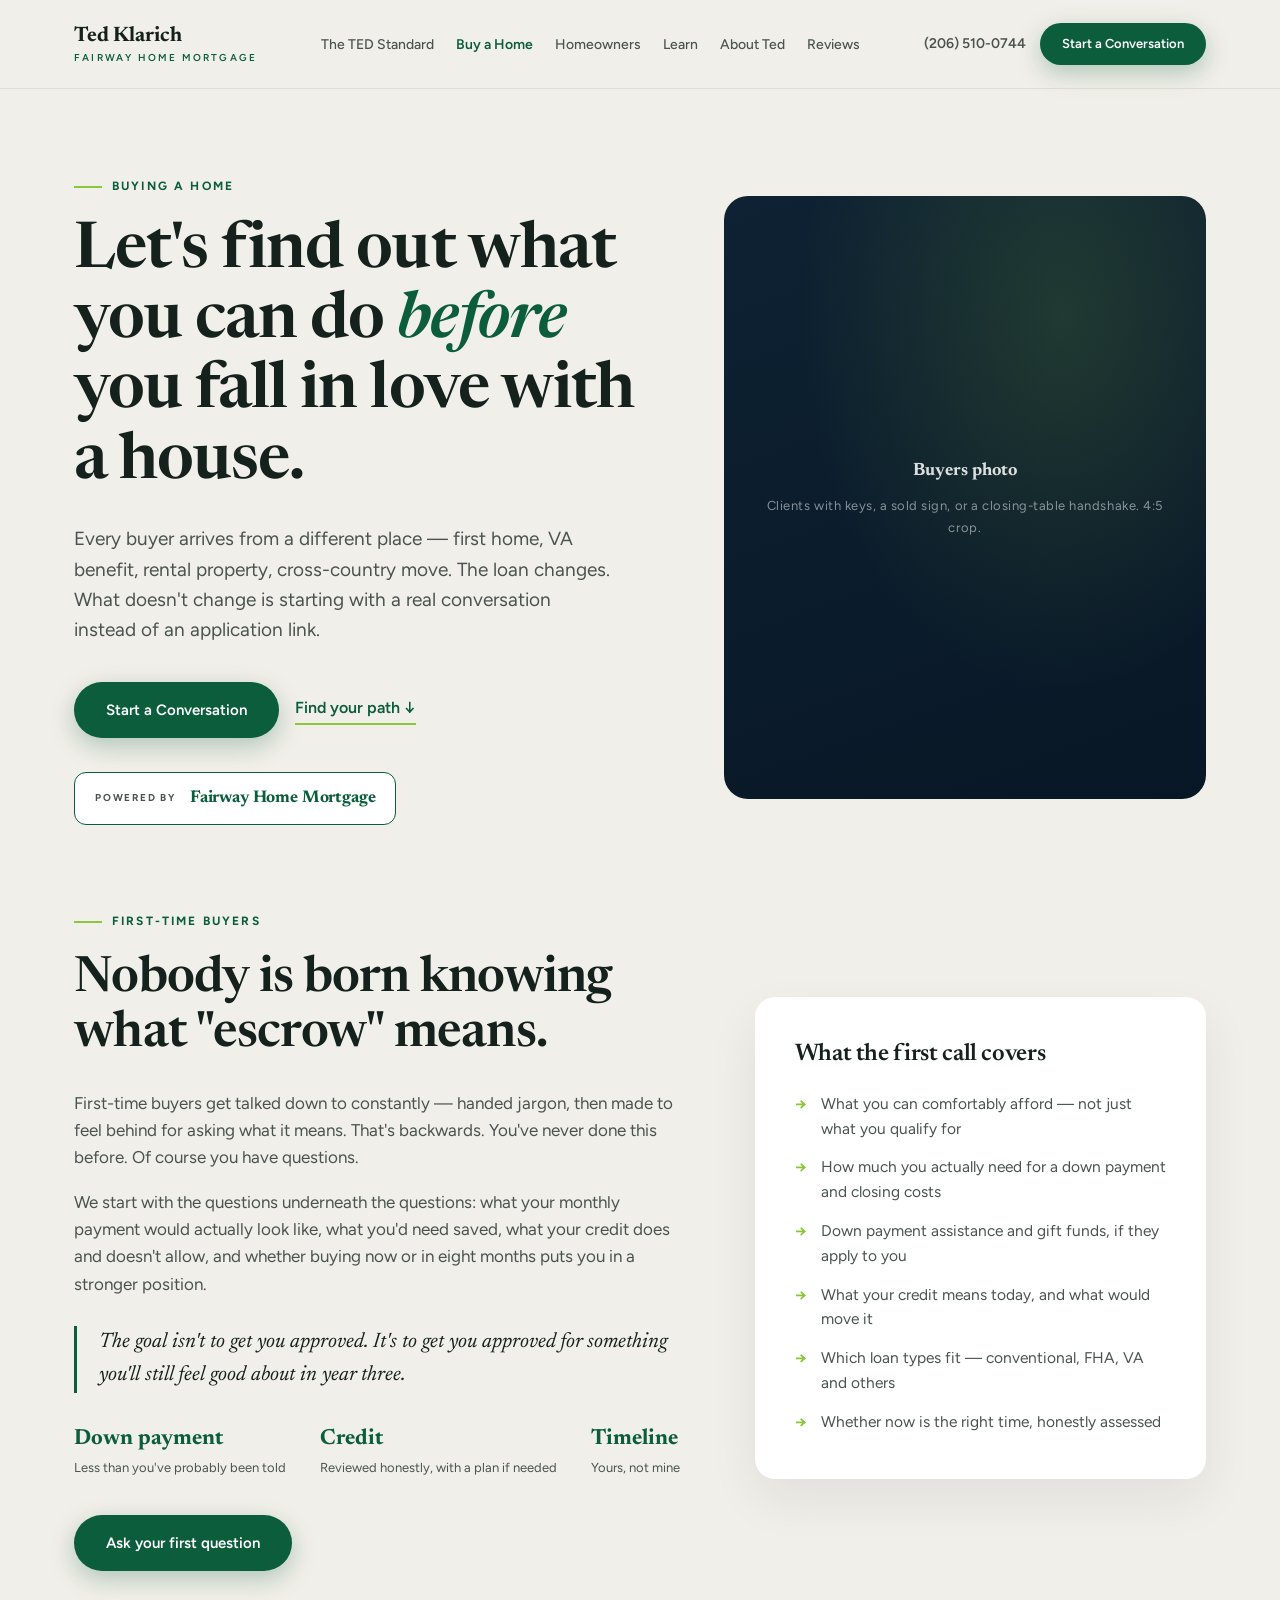
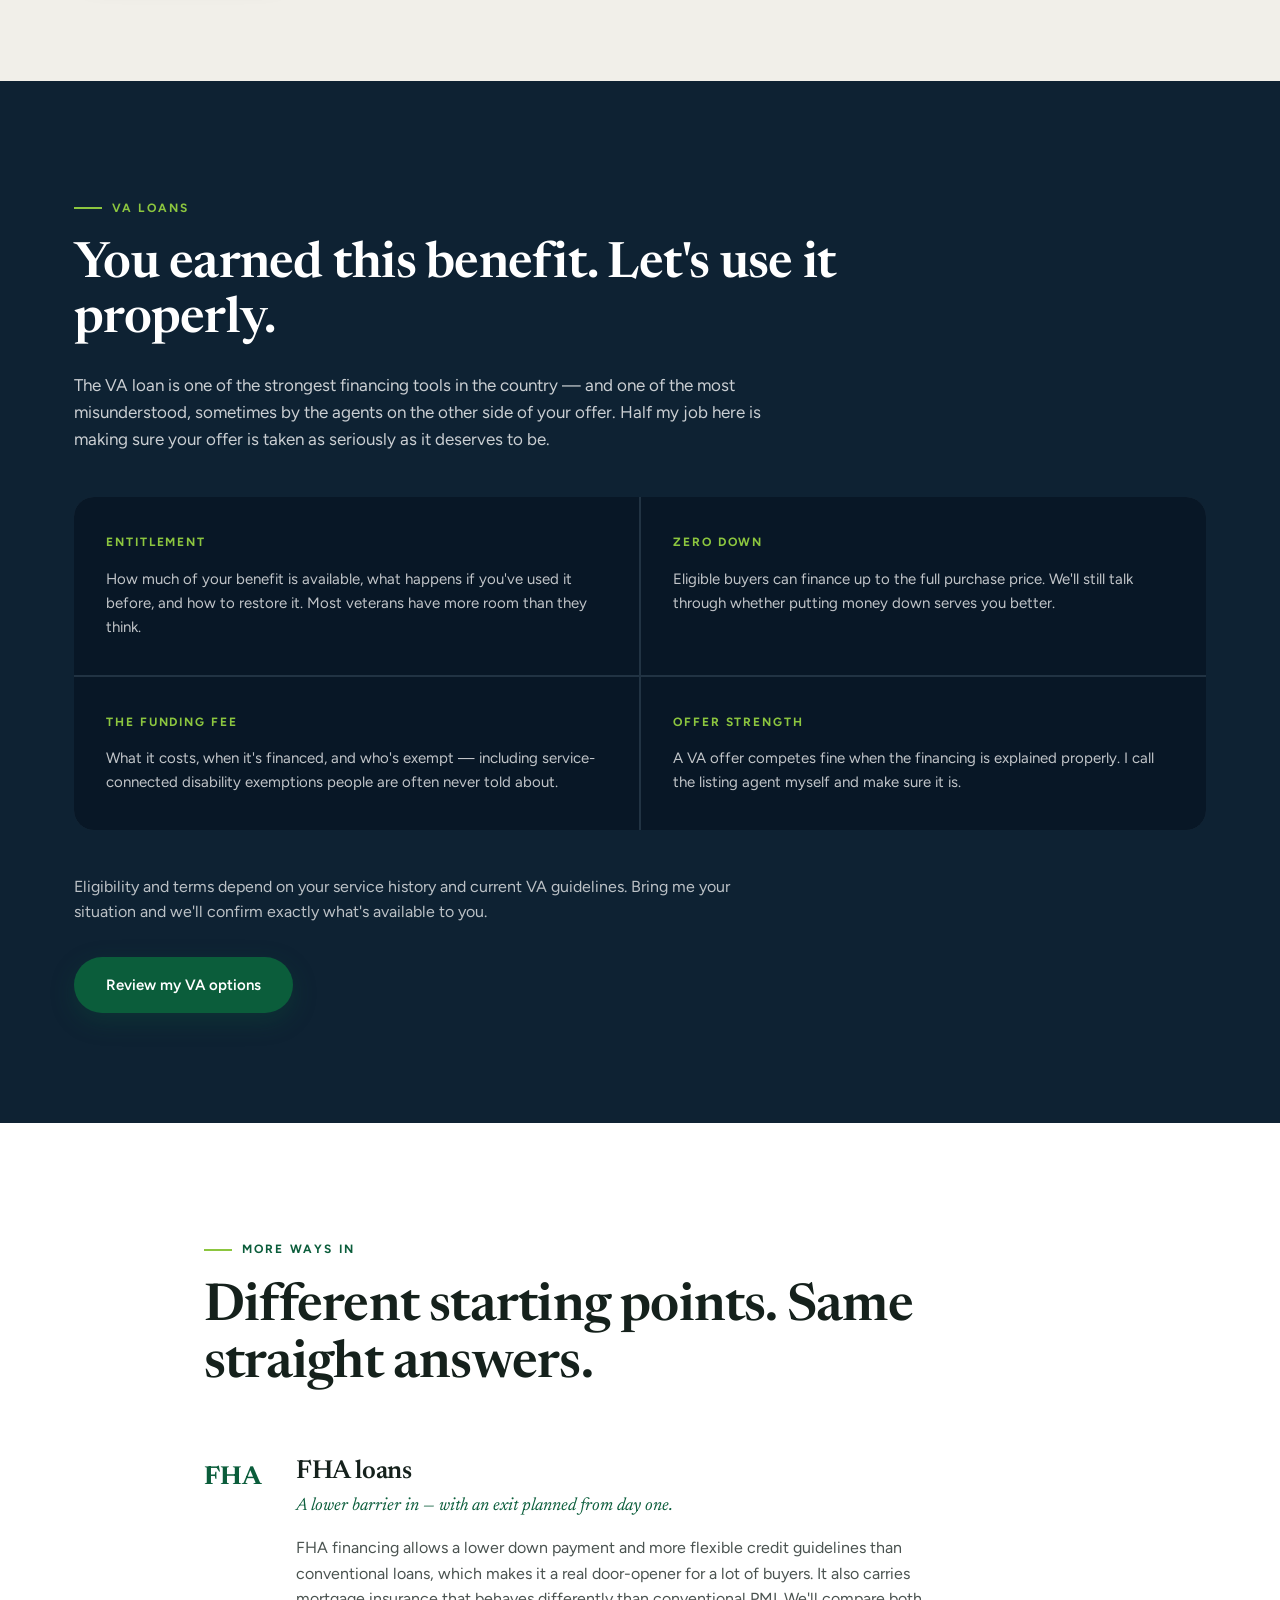
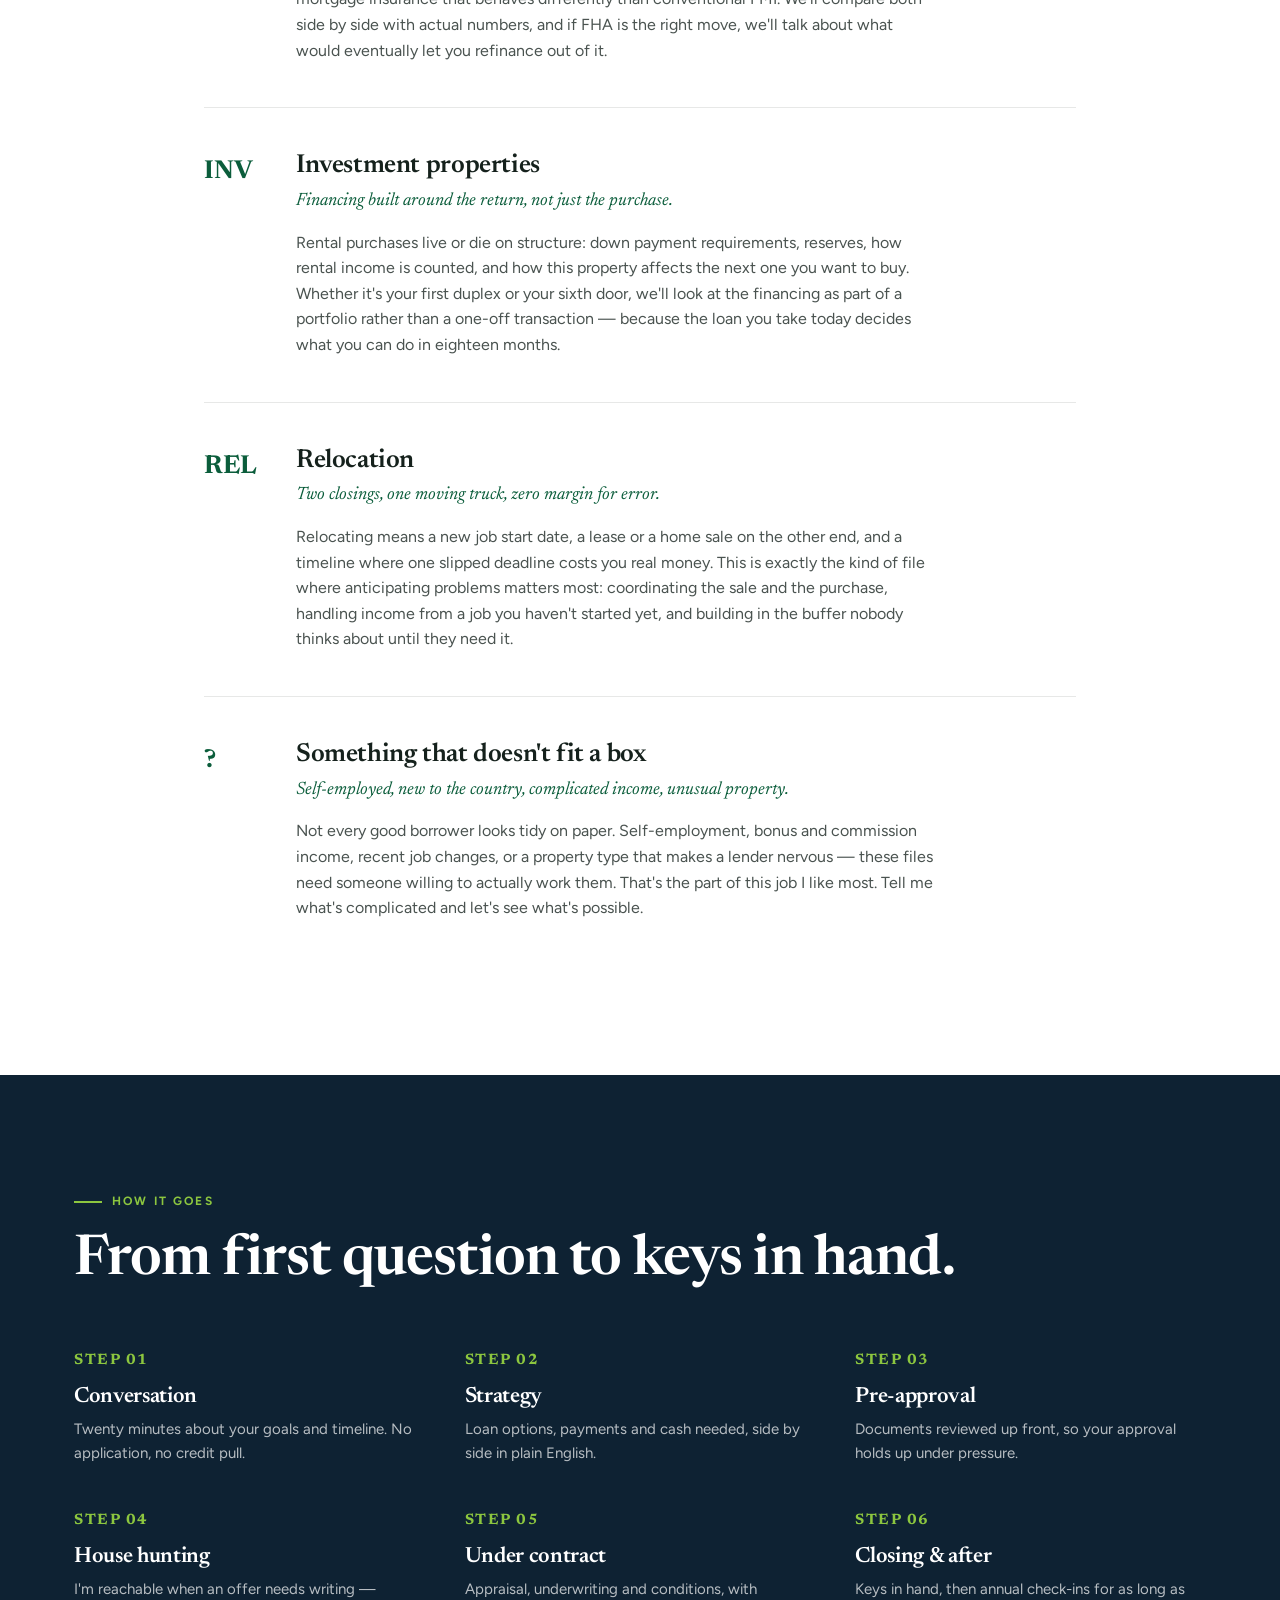
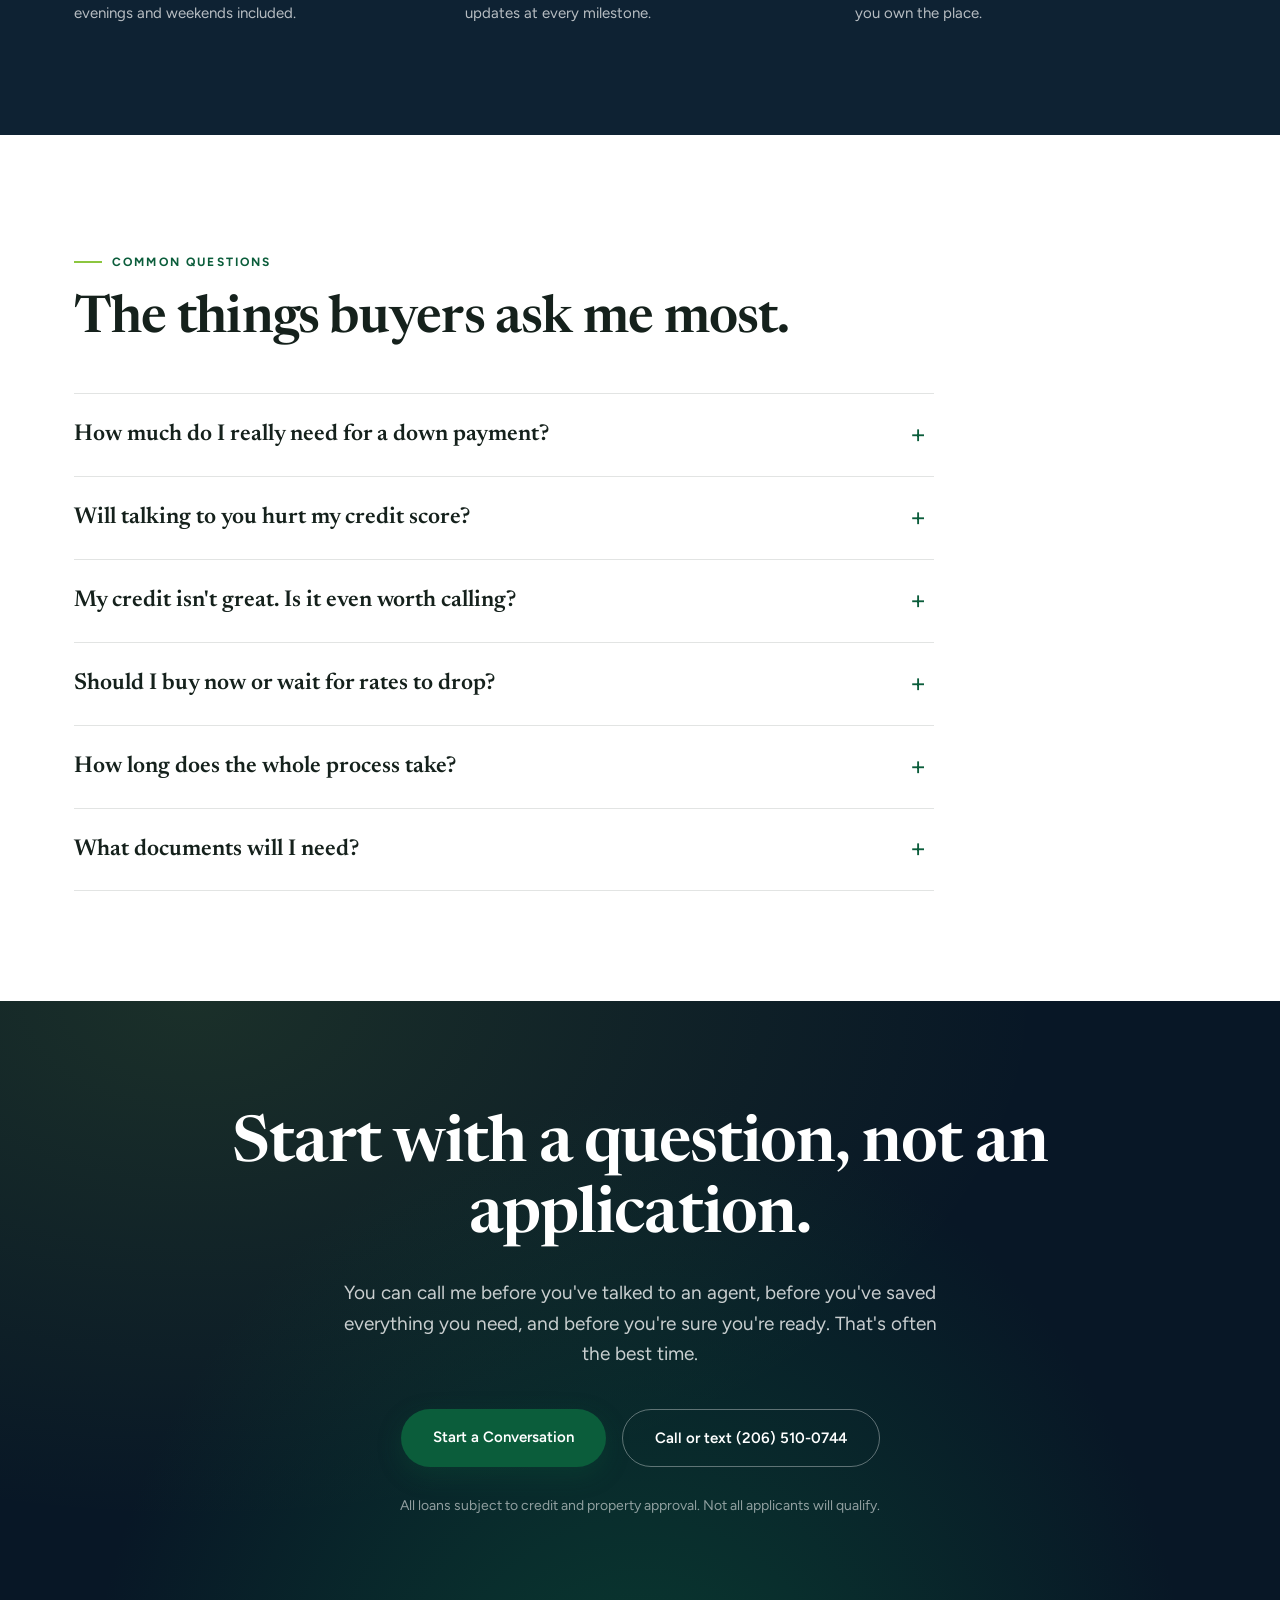
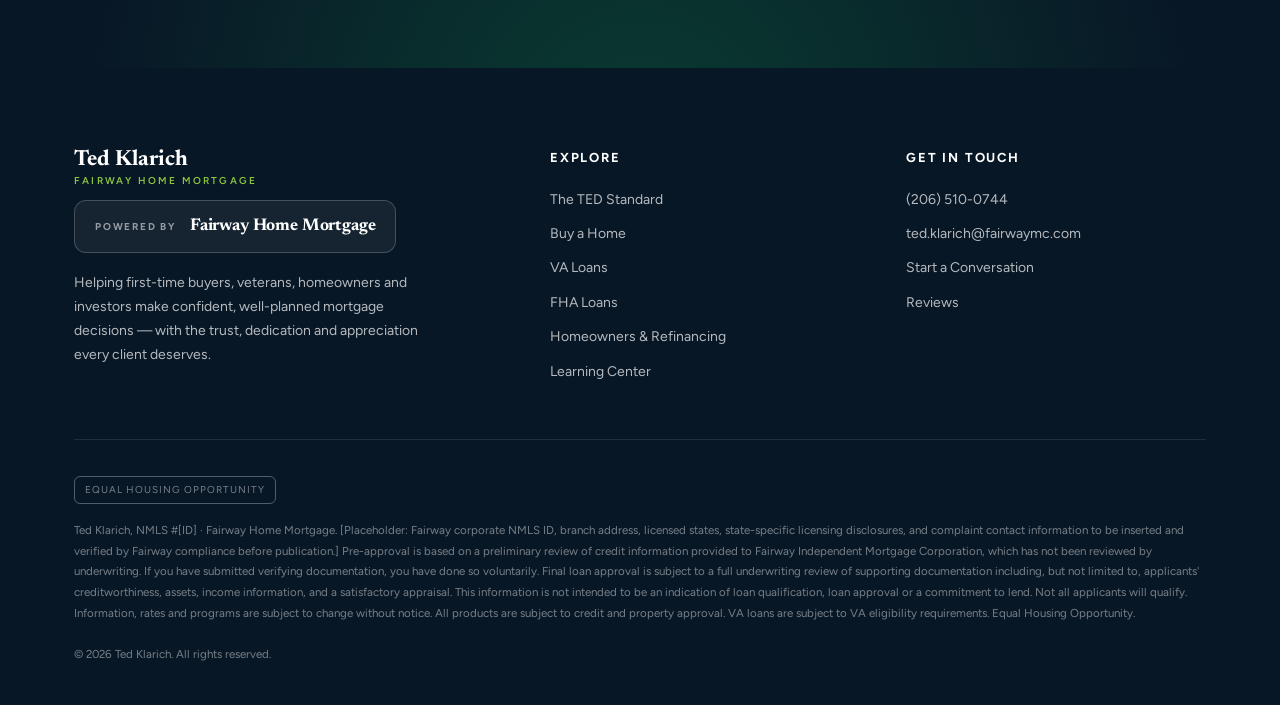
==== buyers.html @ 0165cf32 "Add Ted Klarich mortgage website Four-page static site for Ted Klarich (Fairway Home Mortgage), buil" ====
<!DOCTYPE html>
<html lang="en">
<head>
<meta charset="UTF-8">
<meta name="viewport" content="width=device-width, initial-scale=1.0">
<title>Buying a Home — First-Time, VA, FHA, Investment &amp; Relocation | Ted Klarich, Fairway Home Mortgage</title>
<meta name="description" content="Whether it's your first home, your VA benefit, an FHA purchase, a rental property or a relocation — Ted Klarich walks you through the options in plain English before you ever fill out an application.">
<link rel="icon" href="data:image/svg+xml,<svg xmlns='http://www.w3.org/2000/svg' viewBox='0 0 64 64'><rect width='64' height='64' rx='14' fill='%230B5D3B'/><text x='32' y='44' font-family='Georgia,serif' font-size='30' font-weight='700' fill='%238CC63F' text-anchor='middle'>TK</text></svg>">
<link rel="preconnect" href="https://fonts.googleapis.com">
<link rel="preconnect" href="https://fonts.gstatic.com" crossorigin>
<link href="https://fonts.googleapis.com/css2?family=Newsreader:ital,opsz,wght@0,6..72,400;0,6..72,500;0,6..72,600;0,6..72,700;1,6..72,400;1,6..72,500;1,6..72,600&family=Figtree:wght@400;500;600;700&display=swap" rel="stylesheet">
<link rel="stylesheet" href="assets/styles.css">
</head>
<body>

<a class="skip-link" href="#main">Skip to content</a>

<nav>
  <div class="nav-inner">
    <a class="logo" href="index.html">Ted Klarich<span>Fairway Home Mortgage</span></a>
    <ul class="nav-links">
      <li><a href="the-ted-standard.html">The TED Standard</a></li>
      <li><a class="current" href="buyers.html">Buy a Home</a></li>
      <li><a href="homeowners.html">Homeowners</a></li>
      <li><a href="index.html#learn">Learn</a></li>
      <li><a href="index.html#about">About Ted</a></li>
      <li><a href="index.html#reviews">Reviews</a></li>
    </ul>
    <div class="nav-cta">
      <a class="phone" href="tel:+12065100744">(206) 510-0744</a>
      <a class="btn btn-primary" href="index.html#contact">Start a Conversation</a>
    </div>
    <button class="menu-toggle" aria-label="Open menu" aria-expanded="false">&#9776;</button>
  </div>
</nav>
<div class="mobile-menu">
  <a href="the-ted-standard.html">The TED Standard</a>
  <a href="buyers.html">Buy a Home</a>
  <a href="homeowners.html">Homeowners</a>
  <a href="index.html#learn">Learn</a>
  <a href="index.html#about">About Ted</a>
  <a href="tel:+12065100744">Call or text (206) 510-0744</a>
  <a href="index.html#contact" style="color:var(--evergreen)">Start a Conversation &rarr;</a>
</div>

<main id="main">

<header class="hero page-hero">
  <div class="wrap hero-grid">
    <div>
      <div class="eyebrow">Buying a home</div>
      <h1 style="font-size:clamp(38px,5.2vw,64px)">Let's find out what you can do <em>before</em> you fall in love with a house.</h1>
      <p class="lead">Every buyer arrives from a different place &mdash; first home, VA benefit, rental property, cross-country move. The loan changes. What doesn't change is starting with a real conversation instead of an application link.</p>
      <div class="hero-ctas">
        <a class="btn btn-primary" href="index.html#contact">Start a Conversation</a>
        <a class="textlink" href="#first-time">Find your path &darr;</a>
      </div>
      <div class="fairway-badge"><span class="pb">Powered by</span><span class="fw">Fairway Home Mortgage</span></div>
    </div>
    <div class="hero-photo">
      <div class="photo-frame">
        <!-- PHOTO: replace with <img src="assets/img/buyers.jpg" alt="Homebuyers at a closing"> -->
        <div class="photo-label"><strong>Buyers photo</strong>Clients with keys, a sold sign, or a closing-table handshake. 4:5 crop.</div>
      </div>
    </div>
  </div>
</header>

<!-- ============ FIRST-TIME BUYERS ============ -->
<section class="about" id="first-time" style="padding-top:0">
  <div class="wrap about-grid flip">
    <div>
      <div class="eyebrow">First-time buyers</div>
      <h2>Nobody is born knowing what "escrow" means.</h2>
      <p>First-time buyers get talked down to constantly &mdash; handed jargon, then made to feel behind for asking what it means. That's backwards. You've never done this before. Of course you have questions.</p>
      <p>We start with the questions underneath the questions: what your monthly payment would actually look like, what you'd need saved, what your credit does and doesn't allow, and whether buying now or in eight months puts you in a stronger position.</p>
      <p class="creed">The goal isn't to get you approved. It's to get you approved for something you'll still feel good about in year three.</p>
      <div class="mini-stats">
        <div><strong>Down payment</strong><span>Less than you've probably been told</span></div>
        <div><strong>Credit</strong><span>Reviewed honestly, with a plan if needed</span></div>
        <div><strong>Timeline</strong><span>Yours, not mine</span></div>
      </div>
      <a class="btn btn-primary" href="index.html#contact">Ask your first question</a>
    </div>
    <div>
      <div class="expect-col" style="box-shadow:0 20px 50px rgba(14,34,51,.07)">
        <h3>What the first call covers</h3>
        <ul>
          <li>What you can comfortably afford &mdash; not just what you qualify for</li>
          <li>How much you actually need for a down payment and closing costs</li>
          <li>Down payment assistance and gift funds, if they apply to you</li>
          <li>What your credit means today, and what would move it</li>
          <li>Which loan types fit &mdash; conventional, FHA, VA and others</li>
          <li>Whether now is the right time, honestly assessed</li>
        </ul>
      </div>
    </div>
  </div>
</section>

<!-- ============ VA LOANS ============ -->
<section class="story" id="va">
  <div class="wrap">
    <div class="eyebrow on-dark">VA loans</div>
    <h2 style="font-size:clamp(30px,4.4vw,50px);max-width:820px;margin-bottom:24px">You earned this benefit. Let's use it properly.</h2>
    <p style="color:rgba(255,255,255,.78);max-width:700px;font-size:17px;margin-bottom:16px">The VA loan is one of the strongest financing tools in the country &mdash; and one of the most misunderstood, sometimes by the agents on the other side of your offer. Half my job here is making sure your offer is taken as seriously as it deserves to be.</p>
    <div class="story-steps" style="margin-top:44px">
      <div class="story-step"><div class="stg">Entitlement</div><p>How much of your benefit is available, what happens if you've used it before, and how to restore it. Most veterans have more room than they think.</p></div>
      <div class="story-step"><div class="stg">Zero down</div><p>Eligible buyers can finance up to the full purchase price. We'll still talk through whether putting money down serves you better.</p></div>
      <div class="story-step"><div class="stg">The funding fee</div><p>What it costs, when it's financed, and who's exempt &mdash; including service-connected disability exemptions people are often never told about.</p></div>
      <div class="story-step"><div class="stg">Offer strength</div><p>A VA offer competes fine when the financing is explained properly. I call the listing agent myself and make sure it is.</p></div>
    </div>
    <p style="color:rgba(255,255,255,.72);margin-top:36px;font-size:16px;max-width:700px">Eligibility and terms depend on your service history and current VA guidelines. Bring me your situation and we'll confirm exactly what's available to you.</p>
    <div style="margin-top:32px"><a class="btn btn-primary" href="index.html#contact">Review my VA options</a></div>
  </div>
</section>

<!-- ============ FHA + INVESTMENT + RELOCATION ============ -->
<section class="standard" id="fha">
  <div class="wrap" style="max-width:920px">
    <div class="eyebrow">More ways in</div>
    <h2 style="font-size:clamp(32px,4.4vw,52px);margin-bottom:20px">Different starting points. Same straight answers.</h2>
    <div class="deep-link fade-up"><div class="dnum">FHA</div><div>
      <h3>FHA loans</h3><div class="dsub">A lower barrier in &mdash; with an exit planned from day one.</div>
      <p>FHA financing allows a lower down payment and more flexible credit guidelines than conventional loans, which makes it a real door-opener for a lot of buyers. It also carries mortgage insurance that behaves differently than conventional PMI. We'll compare both side by side with actual numbers, and if FHA is the right move, we'll talk about what would eventually let you refinance out of it.</p>
    </div></div>
    <div class="deep-link fade-up" id="investment"><div class="dnum">INV</div><div>
      <h3>Investment properties</h3><div class="dsub">Financing built around the return, not just the purchase.</div>
      <p>Rental purchases live or die on structure: down payment requirements, reserves, how rental income is counted, and how this property affects the next one you want to buy. Whether it's your first duplex or your sixth door, we'll look at the financing as part of a portfolio rather than a one-off transaction &mdash; because the loan you take today decides what you can do in eighteen months.</p>
    </div></div>
    <div class="deep-link fade-up" id="relocation"><div class="dnum">REL</div><div>
      <h3>Relocation</h3><div class="dsub">Two closings, one moving truck, zero margin for error.</div>
      <p>Relocating means a new job start date, a lease or a home sale on the other end, and a timeline where one slipped deadline costs you real money. This is exactly the kind of file where anticipating problems matters most: coordinating the sale and the purchase, handling income from a job you haven't started yet, and building in the buffer nobody thinks about until they need it.</p>
    </div></div>
    <div class="deep-link fade-up"><div class="dnum">?</div><div>
      <h3>Something that doesn't fit a box</h3><div class="dsub">Self-employed, new to the country, complicated income, unusual property.</div>
      <p>Not every good borrower looks tidy on paper. Self-employment, bonus and commission income, recent job changes, or a property type that makes a lender nervous &mdash; these files need someone willing to actually work them. That's the part of this job I like most. Tell me what's complicated and let's see what's possible.</p>
    </div></div>
  </div>
</section>

<!-- ============ JOURNEY ============ -->
<section class="journey">
  <div class="wrap">
    <div class="eyebrow on-dark">How it goes</div>
    <h2>From first question to keys in hand.</h2>
    <div class="journey-grid">
      <div class="j-step"><div class="num">STEP 01</div><h3>Conversation</h3><p>Twenty minutes about your goals and timeline. No application, no credit pull.</p></div>
      <div class="j-step"><div class="num">STEP 02</div><h3>Strategy</h3><p>Loan options, payments and cash needed, side by side in plain English.</p></div>
      <div class="j-step"><div class="num">STEP 03</div><h3>Pre-approval</h3><p>Documents reviewed up front, so your approval holds up under pressure.</p></div>
      <div class="j-step"><div class="num">STEP 04</div><h3>House hunting</h3><p>I'm reachable when an offer needs writing &mdash; evenings and weekends included.</p></div>
      <div class="j-step"><div class="num">STEP 05</div><h3>Under contract</h3><p>Appraisal, underwriting and conditions, with updates at every milestone.</p></div>
      <div class="j-step"><div class="num">STEP 06</div><h3>Closing &amp; after</h3><p>Keys in hand, then annual check-ins for as long as you own the place.</p></div>
    </div>
  </div>
</section>

<!-- ============ FAQ ============ -->
<section class="faq">
  <div class="wrap">
    <div class="eyebrow">Common questions</div>
    <h2>The things buyers ask me most.</h2>
    <div class="faq-list">
      <div class="faq-item">
        <button class="faq-q" aria-expanded="false">How much do I really need for a down payment?</button>
        <div class="faq-a"><p>Less than most people assume. Conventional loans can start well below 20% down, FHA lower still, and eligible VA buyers may put nothing down at all. The bigger question is what a given down payment does to your monthly payment and your cash reserves &mdash; which is a conversation, not a number I can quote before knowing your situation.</p></div>
      </div>
      <div class="faq-item">
        <button class="faq-q" aria-expanded="false">Will talking to you hurt my credit score?</button>
        <div class="faq-a"><p>No. Our first conversation involves no credit pull and no application. When you're ready for a real pre-approval, we'll pull credit then &mdash; and I'll explain exactly what that does and doesn't affect before we do.</p></div>
      </div>
      <div class="faq-item">
        <button class="faq-q" aria-expanded="false">My credit isn't great. Is it even worth calling?</button>
        <div class="faq-a"><p>Yes, and this is one of the most valuable calls you can make. Sometimes the answer is "you're in better shape than you think." Sometimes it's "here are three specific things to fix, and let's talk again in six months." Either answer is worth more than guessing.</p></div>
      </div>
      <div class="faq-item">
        <button class="faq-q" aria-expanded="false">Should I buy now or wait for rates to drop?</button>
        <div class="faq-a"><p>Nobody honest can tell you where rates are going. What I can do is show you what buying now looks like versus waiting, including what happens to prices, your rent, and your equity in each case &mdash; and tell you which one I'd choose if it were my money.</p></div>
      </div>
      <div class="faq-item">
        <button class="faq-q" aria-expanded="false">How long does the whole process take?</button>
        <div class="faq-a"><p>Pre-approval can happen quickly once we have your documents. From accepted offer to closing typically runs a few weeks and depends on the appraisal, underwriting and your contract dates. I'll give you a realistic timeline for your specific transaction up front &mdash; and tell you immediately if anything threatens it.</p></div>
      </div>
      <div class="faq-item">
        <button class="faq-q" aria-expanded="false">What documents will I need?</button>
        <div class="faq-a"><p>Generally income documentation such as pay stubs, W-2s or tax returns, recent bank statements, and identification &mdash; with more required if you're self-employed or using rental income. I'll send you one specific list for your situation rather than a generic checklist, and I'll explain why each item matters.</p></div>
      </div>
    </div>
  </div>
</section>

<section class="final">
  <div class="wrap">
    <h2>Start with a question, not an application.</h2>
    <p>You can call me before you've talked to an agent, before you've saved everything you need, and before you're sure you're ready. That's often the best time.</p>
    <div class="final-ctas">
      <a class="btn btn-primary" href="index.html#contact">Start a Conversation</a>
      <a class="btn btn-outline on-dark" href="tel:+12065100744">Call or text (206) 510-0744</a>
    </div>
    <p class="small">All loans subject to credit and property approval. Not all applicants will qualify.</p>
  </div>
</section>

</main>

<footer>
  <div class="wrap">
    <div class="foot-grid">
      <div class="foot-brand">
        <div class="logo">Ted Klarich<span>Fairway Home Mortgage</span></div>
        <div class="fairway-badge"><span class="pb">Powered by</span><span class="fw">Fairway Home Mortgage</span></div>
        <p>Helping first-time buyers, veterans, homeowners and investors make confident, well-planned mortgage decisions &mdash; with the trust, dedication and appreciation every client deserves.</p>
      </div>
      <div>
        <h4>Explore</h4>
        <ul>
          <li><a href="the-ted-standard.html">The TED Standard</a></li>
          <li><a href="buyers.html">Buy a Home</a></li>
          <li><a href="buyers.html#va">VA Loans</a></li>
          <li><a href="buyers.html#fha">FHA Loans</a></li>
          <li><a href="homeowners.html">Homeowners &amp; Refinancing</a></li>
          <li><a href="index.html#learn">Learning Center</a></li>
        </ul>
      </div>
      <div>
        <h4>Get in touch</h4>
        <ul>
          <li><a href="tel:+12065100744">(206) 510-0744</a></li>
          <li><a href="mailto:ted.klarich@fairwaymc.com">ted.klarich@fairwaymc.com</a></li>
          <li><a href="index.html#contact">Start a Conversation</a></li>
          <li><a href="index.html#reviews">Reviews</a></li>
        </ul>
      </div>
    </div>
    <div class="foot-legal">
      <span class="eho">EQUAL HOUSING OPPORTUNITY</span><br>
      Ted Klarich, NMLS #[ID] &middot; Fairway Home Mortgage. [Placeholder: Fairway corporate NMLS ID, branch address, licensed states, state-specific licensing disclosures, and complaint contact information to be inserted and verified by Fairway compliance before publication.] Pre-approval is based on a preliminary review of credit information provided to Fairway Independent Mortgage Corporation, which has not been reviewed by underwriting. If you have submitted verifying documentation, you have done so voluntarily. Final loan approval is subject to a full underwriting review of supporting documentation including, but not limited to, applicants' creditworthiness, assets, income information, and a satisfactory appraisal. This information is not intended to be an indication of loan qualification, loan approval or a commitment to lend. Not all applicants will qualify. Information, rates and programs are subject to change without notice. All products are subject to credit and property approval. VA loans are subject to VA eligibility requirements. Equal Housing Opportunity.
      <br><br>&copy; <span data-year>2026</span> Ted Klarich. All rights reserved.
    </div>
  </div>
</footer>

<script src="assets/site.js"></script>
</body>
</html>
---- assets/styles.css ----
/* ==========================================================================
   Ted Klarich · Fairway Home Mortgage
   Shared stylesheet for all pages
   ========================================================================== */

:root{
  /* Brand */
  --evergreen:#0B5D3B;      /* primary — deep Pacific Northwest green */
  --kelly:#0C9748;          /* hover / secondary green */
  --bright:#8CC63F;         /* accent green — rules, numbers, highlights */
  --amber:#D98C2B;          /* warm accent — used sparingly */
  --navy:#0E2233;           /* dark section background */
  --navy-deep:#081726;      /* darkest — footer, final CTA */
  --ivory:#F1EFE9;          /* page background */
  --white:#FFFFFF;
  --ink:#15211C;            /* body text */
  --slate:#4A5350;          /* muted text */

  /* Type */
  --display:'Newsreader', Georgia, 'Times New Roman', serif;
  --body:'Figtree', -apple-system, BlinkMacSystemFont, 'Segoe UI', sans-serif;

  --max:1180px;
}

*{margin:0;padding:0;box-sizing:border-box}
html{scroll-behavior:smooth}
body{font-family:var(--body);color:var(--ink);background:var(--ivory);line-height:1.6;-webkit-font-smoothing:antialiased}
img{max-width:100%;display:block}
a{color:inherit}
::selection{background:rgba(140,198,63,.35)}

.wrap{max-width:var(--max);margin:0 auto;padding:0 24px}
section{padding:110px 0}
@media(max-width:768px){section{padding:72px 0}}
/* Fixed nav is 88px (74px on phones) — keep anchor targets clear of it. */
[id]{scroll-margin-top:104px}
@media(max-width:600px){[id]{scroll-margin-top:90px}}

h1,h2,h3{font-family:var(--display);line-height:1.1;font-weight:600;letter-spacing:-.015em}

/* ---------- Shared bits ---------- */
.eyebrow{font-size:12px;letter-spacing:.18em;text-transform:uppercase;font-weight:700;color:var(--evergreen);display:inline-flex;align-items:center;gap:10px;margin-bottom:20px}
.eyebrow::before{content:'';width:28px;height:2px;background:var(--bright)}
.eyebrow.on-dark{color:var(--bright)}

/* The signature -TED treatment. Usage: Trus<span class="ted">TED</span> */
.ted{color:var(--evergreen);font-style:normal}
.on-dark .ted,.dark .ted,.ted.on-dark{color:var(--bright)}

.btn{display:inline-block;padding:16px 32px;border-radius:100px;font-weight:600;font-size:15px;text-decoration:none;transition:transform .2s ease,box-shadow .2s ease,background .2s ease,border-color .2s ease,color .2s ease;cursor:pointer;border:none;font-family:var(--body);text-align:center}
.btn:hover{transform:translateY(-2px)}
.btn-primary{background:var(--evergreen);color:#fff;box-shadow:0 8px 24px rgba(11,93,59,.28)}
.btn-primary:hover{background:var(--kelly)}
.btn-outline{background:transparent;color:var(--ink);border:1.5px solid rgba(21,33,28,.28)}
.btn-outline:hover{border-color:var(--evergreen);color:var(--evergreen)}
.btn-outline.on-dark{color:#fff;border-color:rgba(255,255,255,.35)}
.btn-outline.on-dark:hover{border-color:var(--bright);color:var(--bright)}
.textlink{font-weight:600;color:var(--evergreen);text-decoration:none;border-bottom:2px solid var(--bright);padding-bottom:2px;transition:color .2s}
.textlink:hover{color:var(--kelly)}

.fairway-badge{display:inline-flex;align-items:center;gap:14px;background:#fff;border:1.5px solid var(--evergreen);border-radius:12px;padding:12px 20px;margin-top:26px}
.fairway-badge .pb{font-size:10px;letter-spacing:.18em;text-transform:uppercase;font-weight:700;color:var(--slate);white-space:nowrap}
.fairway-badge .fw{font-family:var(--display);font-weight:700;font-size:17px;color:var(--evergreen);letter-spacing:-.01em}
.fairway-badge img{height:28px;width:auto;max-width:none}
footer .fairway-badge{margin-top:14px;background:rgba(255,255,255,.06);border-color:rgba(255,255,255,.2)}
footer .fairway-badge .pb{color:rgba(255,255,255,.55)}
footer .fairway-badge .fw{color:#fff}

/* Photo frames — drop a real photo in as <img>, otherwise the frame reads as a
   deliberate design element rather than a broken image. */
.photo-frame{background:linear-gradient(160deg,var(--navy) 0%,var(--navy-deep) 100%);border-radius:24px;aspect-ratio:4/5;display:flex;align-items:center;justify-content:center;position:relative;overflow:hidden}
.photo-frame::after{content:'';position:absolute;inset:0;background:radial-gradient(ellipse at 70% 20%,rgba(140,198,63,.16),transparent 55%);pointer-events:none}
.photo-frame img{width:100%;height:100%;object-fit:cover;position:relative;z-index:1}
.photo-label{position:relative;z-index:2;color:rgba(255,255,255,.5);font-size:13px;padding:30px;text-align:center;letter-spacing:.04em;line-height:1.7}
.photo-label strong{display:block;color:rgba(255,255,255,.85);font-family:var(--display);font-size:18px;margin-bottom:8px;letter-spacing:0}

/* ---------- NAV ---------- */
nav{position:fixed;top:0;left:0;right:0;z-index:100;background:rgba(241,239,233,.92);backdrop-filter:blur(12px);border-bottom:1px solid rgba(21,33,28,.08)}
.nav-inner{max-width:var(--max);margin:0 auto;padding:0 24px;height:88px;display:flex;align-items:center;justify-content:space-between;gap:32px}
.logo{font-family:var(--display);font-weight:700;font-size:21px;text-decoration:none;color:var(--ink);line-height:1.1;flex-shrink:0}
.logo span{display:block;font-family:var(--body);font-weight:600;font-size:10px;letter-spacing:.22em;text-transform:uppercase;color:var(--evergreen);margin-top:3px}
.nav-links{display:flex;gap:22px;list-style:none;white-space:nowrap}
.nav-links a{text-decoration:none;font-size:14px;font-weight:500;color:var(--slate);transition:color .2s}
.nav-links a:hover{color:var(--evergreen)}
.nav-links a.current{color:var(--evergreen);font-weight:600}
.nav-cta{display:flex;align-items:center;gap:14px}
.nav-cta .phone{font-size:14px;font-weight:600;text-decoration:none;color:var(--slate);white-space:nowrap}
.nav-cta .phone:hover{color:var(--evergreen)}
.nav-cta .btn{padding:11px 22px;font-size:13px}
.menu-toggle{display:none;background:none;border:none;font-size:26px;cursor:pointer;color:var(--ink);line-height:1}
@media(max-width:1020px){
  .nav-links,.nav-cta .phone{display:none}
  .menu-toggle{display:block}
}
/* On small phones the CTA button crowds out the menu button — the mobile menu
   carries both the phone number and the CTA instead. */
@media(max-width:600px){
  .nav-inner{height:74px;gap:14px}
  .nav-cta{display:none}
  .mobile-menu{top:74px;max-height:calc(100vh - 74px)}
  .logo{font-size:19px}
  .hero{padding-top:118px}
  .page-hero{padding-top:118px}
}
.mobile-menu{display:none;position:fixed;top:88px;left:0;right:0;background:var(--ivory);z-index:99;padding:24px;border-bottom:1px solid rgba(21,33,28,.1);max-height:calc(100vh - 88px);overflow-y:auto}
.mobile-menu.open{display:block}
.mobile-menu a{display:block;padding:14px 0;text-decoration:none;font-weight:600;font-size:17px;border-bottom:1px solid rgba(21,33,28,.07)}
.mobile-menu a:last-child{border-bottom:none}

/* ---------- HERO ---------- */
.hero{padding:182px 0 90px;position:relative;overflow:hidden}
.hero-grid{display:grid;grid-template-columns:1.1fr .9fr;gap:60px;align-items:center}
.hero .kicker{font-size:13px;letter-spacing:.16em;text-transform:uppercase;font-weight:600;color:var(--slate);margin-bottom:22px}
.hero h1{font-size:clamp(42px,6vw,74px);margin-bottom:26px}
.hero h1 em{font-style:italic;color:var(--evergreen)}
.hero p.lead{font-size:19px;color:var(--slate);max-width:540px;margin-bottom:36px}
.hero-ctas{display:flex;gap:16px;flex-wrap:wrap;align-items:center;margin-bottom:8px}
.hero-photo{position:relative}
.hero-badge{position:absolute;bottom:28px;left:-28px;background:#fff;border-radius:16px;padding:18px 24px;box-shadow:0 16px 48px rgba(14,34,51,.18);z-index:3;max-width:230px}
.hero-badge .num{font-family:var(--display);font-size:22px;font-weight:700;color:var(--evergreen);line-height:1.2}
.hero-badge .lbl{font-size:12px;color:var(--slate);margin-top:4px;line-height:1.5}
@media(max-width:900px){
  .hero-grid{grid-template-columns:1fr}
  .hero{padding-top:132px}
  .hero-badge{left:12px}
}
.page-hero{padding:170px 0 80px}

/* ---------- TRUST BAR ---------- */
.trust{background:var(--navy);color:#fff;padding:90px 0}
.trust-grid{display:grid;grid-template-columns:repeat(3,1fr);gap:48px 40px;margin-bottom:52px}
.stat .num{font-family:var(--display);font-size:clamp(34px,4.2vw,50px);font-weight:700;color:var(--bright);line-height:1}
.stat .lbl{font-size:14px;color:rgba(255,255,255,.72);margin-top:10px;letter-spacing:.02em}
.trust-line{font-family:var(--display);font-size:clamp(20px,2.4vw,26px);font-style:italic;color:rgba(255,255,255,.9);max-width:760px;border-left:3px solid var(--bright);padding-left:24px}
.trust-note{font-size:11px;color:rgba(255,255,255,.4);margin-top:32px;max-width:660px;line-height:1.7}
@media(max-width:768px){.trust-grid{grid-template-columns:repeat(2,1fr);gap:36px 24px}}

/* ---------- PROBLEM / TWO-COLUMN PROSE ---------- */
.problem{background:var(--ivory)}
.problem h2{font-size:clamp(32px,4.4vw,56px);max-width:900px;margin-bottom:36px}
.problem h2 .accent{color:var(--evergreen)}
.problem-cols{display:grid;grid-template-columns:1fr 1fr;gap:60px;align-items:start}
.problem p{font-size:18px;color:var(--slate);margin-bottom:18px}
.problem p:last-child{margin-bottom:0}
.q-stack{display:flex;flex-direction:column;gap:14px}
.q-stack .q{font-family:var(--display);font-size:20px;font-weight:500;padding:18px 24px;background:#fff;border-radius:14px;border-left:3px solid var(--bright);opacity:0;transform:translateY(16px);transition:opacity .6s ease,transform .6s ease}
.q-stack .q.visible{opacity:1;transform:none}
@media(max-width:820px){.problem-cols{grid-template-columns:1fr;gap:40px}}

/* ---------- THE TED STANDARD (three pillars) ---------- */
.standard{background:#fff}
.standard-head{max-width:800px;margin-bottom:64px}
.standard-head h2{font-size:clamp(34px,4.8vw,60px);margin-bottom:20px}
.standard-head p{font-size:18px;color:var(--slate)}
.pillars{display:grid;grid-template-columns:repeat(3,1fr);gap:20px}
.pillar{background:var(--ivory);border-radius:20px;padding:40px 34px;border:1.5px solid transparent;transition:transform .25s ease,box-shadow .25s ease,border-color .25s ease}
.pillar:hover{transform:translateY(-4px);border-color:var(--evergreen);box-shadow:0 20px 44px rgba(11,93,59,.1)}
.pillar .pnum{font-family:var(--display);font-size:13px;font-weight:700;letter-spacing:.14em;color:var(--bright);margin-bottom:16px}
.pillar h3{font-size:clamp(26px,3vw,32px);margin-bottom:6px}
.pillar .psub{font-family:var(--display);font-style:italic;font-size:17px;color:var(--evergreen);margin-bottom:14px}
.pillar p{font-size:15.5px;color:var(--slate)}
@media(max-width:900px){.pillars{grid-template-columns:1fr}}

/* ---------- DEEP LINKS (numbered long-form list) ---------- */
.deep-link{display:grid;grid-template-columns:64px 1fr;gap:28px;padding:44px 0;border-bottom:1px solid rgba(21,33,28,.1)}
.deep-link:last-child{border-bottom:none}
.deep-link .dnum{font-family:var(--display);font-size:26px;font-weight:700;color:var(--evergreen)}
.deep-link h3{font-size:26px;margin-bottom:6px}
.deep-link .dsub{font-family:var(--display);font-style:italic;font-size:18px;color:var(--evergreen);margin-bottom:14px}
.deep-link p{color:var(--slate);font-size:16px;max-width:640px}
@media(max-width:600px){.deep-link{grid-template-columns:1fr;gap:12px;padding:32px 0}}

/* ---------- STORY / DARK PANEL ---------- */
.story{background:var(--navy);color:#fff}
.story h2{color:#fff}
.story-quote{font-family:var(--display);font-size:clamp(26px,3.8vw,44px);font-weight:500;font-style:italic;max-width:860px;margin-bottom:56px;line-height:1.2}
.story-quote::before{content:'\201C';color:var(--bright);font-size:1.4em;line-height:0;vertical-align:-.15em;margin-right:6px}
.story-steps{display:grid;grid-template-columns:repeat(2,1fr);gap:2px;background:rgba(255,255,255,.08);border-radius:20px;overflow:hidden;margin-bottom:44px}
.story-step{background:var(--navy-deep);padding:36px 32px}
.story-step .stg{font-size:12px;letter-spacing:.16em;text-transform:uppercase;font-weight:700;color:var(--bright);margin-bottom:14px}
.story-step p{color:rgba(255,255,255,.75);font-size:15px}
@media(max-width:820px){.story-steps{grid-template-columns:1fr}}

/* Message comparison (vague vs. real) */
.msg-compare{display:grid;grid-template-columns:1fr 1fr;gap:24px;margin-top:44px}
.msg{border-radius:20px;padding:36px 34px}
.msg .m-tag{font-size:12px;letter-spacing:.16em;text-transform:uppercase;font-weight:700;margin-bottom:16px;display:block}
.msg.vague{background:rgba(255,255,255,.05);border:1.5px dashed rgba(255,255,255,.28)}
.msg.vague .m-tag{color:rgba(255,255,255,.55)}
.msg.vague p{font-family:var(--display);font-style:italic;font-size:20px;color:rgba(255,255,255,.6)}
.msg.real{background:#fff;color:var(--ink);box-shadow:0 24px 60px rgba(8,23,38,.35)}
.msg.real .m-tag{color:var(--evergreen)}
.msg.real p{font-size:17px;line-height:1.75}
@media(max-width:760px){.msg-compare{grid-template-columns:1fr}}

/* ---------- ABOUT TED ---------- */
.about{background:var(--ivory)}
.about-grid{display:grid;grid-template-columns:.85fr 1.15fr;gap:70px;align-items:center}
.about-grid.flip{grid-template-columns:1.15fr .85fr}
.about h2{font-size:clamp(32px,4.2vw,50px);margin-bottom:28px}
.about p{font-size:17px;color:var(--slate);margin-bottom:18px}
.about .creed{font-family:var(--display);font-size:21px;font-style:italic;color:var(--ink);border-left:3px solid var(--evergreen);padding-left:22px;margin:28px 0}
.mini-stats{display:flex;gap:34px;flex-wrap:wrap;margin:32px 0 36px}
.mini-stats div strong{display:block;font-family:var(--display);font-size:22px;color:var(--evergreen);line-height:1.3}
.mini-stats div span{font-size:13px;color:var(--slate)}
.about-photo .photo-frame{aspect-ratio:3/4;border-radius:20px}
@media(max-width:900px){.about-grid,.about-grid.flip{grid-template-columns:1fr;gap:40px}}

/* ---------- PATHWAYS / CARD GRID ---------- */
.pathways{background:#fff}
.pathways h2{font-size:clamp(34px,4.6vw,56px);margin-bottom:16px}
.pathways .sub{font-size:18px;color:var(--slate);margin-bottom:56px;max-width:620px}
.path-grid{display:grid;grid-template-columns:repeat(3,1fr);gap:20px}
.path-card{background:var(--ivory);border-radius:18px;padding:36px 30px;text-decoration:none;display:flex;flex-direction:column;justify-content:space-between;min-height:230px;transition:all .25s ease;border:1.5px solid transparent}
.path-card:hover{background:#fff;border-color:var(--evergreen);transform:translateY(-4px);box-shadow:0 20px 40px rgba(11,93,59,.1)}
.path-card h3{font-size:22px;margin-bottom:10px}
.path-card p{font-size:15px;color:var(--slate)}
.path-card .go{font-weight:600;color:var(--evergreen);font-size:14px;margin-top:24px}
.path-card:hover .go{color:var(--kelly)}
@media(max-width:900px){.path-grid{grid-template-columns:repeat(2,1fr)}}
@media(max-width:600px){.path-grid{grid-template-columns:1fr}}

/* ---------- LEARN / EDUCATION ---------- */
.edu{background:var(--ivory)}
.edu h2{font-size:clamp(34px,4.6vw,56px)}
.edu .sub{font-size:18px;color:var(--slate);margin:16px 0 56px;max-width:620px}
.edu-grid{display:grid;grid-template-columns:repeat(3,1fr);gap:20px;margin-bottom:40px}
.edu-card{background:#fff;border-radius:18px;overflow:hidden;text-decoration:none;transition:transform .25s ease,box-shadow .25s ease;display:block}
.edu-card:hover{transform:translateY(-4px);box-shadow:0 20px 44px rgba(14,34,51,.12)}
.edu-thumb{aspect-ratio:16/9;background:linear-gradient(140deg,var(--navy),var(--navy-deep));display:flex;align-items:center;justify-content:center;position:relative}
.edu-thumb .play{width:52px;height:52px;border-radius:50%;background:var(--bright);display:flex;align-items:center;justify-content:center;color:var(--navy);font-size:18px;padding-left:4px}
.edu-card .body{padding:24px 26px 28px}
.edu-card h3{font-size:19px;line-height:1.3}
.edu-card .len{font-size:13px;color:var(--slate);margin-top:10px}
@media(max-width:900px){.edu-grid{grid-template-columns:repeat(2,1fr)}}
@media(max-width:600px){.edu-grid{grid-template-columns:1fr}}

/* ---------- JOURNEY ---------- */
.journey{background:var(--navy);color:#fff}
.journey h2{font-size:clamp(34px,4.6vw,56px);margin-bottom:56px;color:#fff}
.journey-grid{display:grid;grid-template-columns:repeat(3,1fr);gap:44px 40px}
.j-step .num{font-family:var(--display);font-size:15px;font-weight:700;color:var(--bright);letter-spacing:.1em;margin-bottom:12px}
.j-step h3{font-size:22px;margin-bottom:8px;color:#fff}
.j-step p{font-size:15px;color:rgba(255,255,255,.7)}
@media(max-width:820px){.journey-grid{grid-template-columns:1fr 1fr}}
@media(max-width:560px){.journey-grid{grid-template-columns:1fr}}

/* ---------- VALUES ---------- */
.values{background:var(--ivory)}
.values h2{font-size:clamp(34px,4.8vw,56px);margin-bottom:48px;max-width:900px}
.values h2 .accent{color:var(--evergreen)}
.val-grid{display:grid;grid-template-columns:1fr 1fr;gap:2px;background:rgba(21,33,28,.08);border-radius:20px;overflow:hidden}
.val{background:var(--ivory);padding:40px 38px}
.val .vt{font-size:12px;letter-spacing:.16em;text-transform:uppercase;font-weight:700;color:var(--evergreen);margin-bottom:12px}
.val h3{font-size:22px;margin-bottom:8px}
.val p{font-size:15px;color:var(--slate)}
@media(max-width:760px){.val-grid{grid-template-columns:1fr}}

/* Expectation columns */
.expect-grid{display:grid;grid-template-columns:1fr 1fr;gap:24px}
.expect-col{background:#fff;border-radius:20px;padding:44px 40px}
.expect-col.dark{background:var(--navy);color:#fff}
.expect-col h3{font-size:24px;margin-bottom:24px}
.expect-col.dark h3{color:#fff}
.expect-col ul{list-style:none;display:flex;flex-direction:column;gap:14px}
.expect-col li{padding-left:26px;position:relative;font-size:15.5px;color:var(--slate)}
.expect-col.dark li{color:rgba(255,255,255,.8)}
.expect-col li::before{content:'\2192';position:absolute;left:0;color:var(--bright);font-weight:700}
@media(max-width:820px){.expect-grid{grid-template-columns:1fr}}
@media(max-width:600px){.expect-col{padding:32px 26px}}

/* ---------- REVIEWS ---------- */
.reviews{background:#fff}
.reviews h2{font-size:clamp(34px,4.6vw,56px);margin-bottom:48px}
.rev-grid{display:grid;grid-template-columns:repeat(3,1fr);gap:20px;margin-bottom:44px}
.rev-card{background:var(--ivory);border-radius:18px;padding:32px 30px;display:flex;flex-direction:column;gap:18px}
.rev-card .stars{color:var(--bright);letter-spacing:3px;font-size:15px}
.rev-card p{font-size:15px;color:var(--ink);font-style:italic;line-height:1.65}
.rev-card .who{font-size:13px;font-weight:600;color:var(--slate);margin-top:auto}
.rev-note{font-size:12px;color:var(--slate);opacity:.75;margin-top:20px;max-width:720px;line-height:1.7}
.rev-summary{background:var(--ivory);border-radius:22px;padding:48px;display:flex;flex-direction:column;gap:22px;max-width:820px}
.rev-summary p{font-size:17px;color:var(--ink);line-height:1.7}
.rev-summary .btn{align-self:flex-start}
@media(max-width:820px){.rev-grid{grid-template-columns:1fr}}
@media(max-width:600px){.rev-summary{padding:32px 24px}}

/* ---------- AFTER CLOSING ---------- */
.after{background:var(--ivory)}
.after-grid{display:grid;grid-template-columns:1fr 1fr;gap:70px;align-items:center}
.after h2{font-size:clamp(32px,4.2vw,50px);margin-bottom:20px}
.after p{font-size:17px;color:var(--slate);margin-bottom:32px}
.after-list{list-style:none;display:flex;flex-direction:column;gap:2px;border-radius:16px;overflow:hidden}
.after-list li{background:#fff;padding:20px 26px;font-weight:600;font-size:16px;display:flex;justify-content:space-between;align-items:center;gap:18px}
.after-list li span{color:var(--evergreen);font-family:var(--display);font-style:italic;font-weight:600;font-size:15px;text-align:right;flex-shrink:0}
@media(max-width:820px){.after-grid{grid-template-columns:1fr;gap:40px}}
@media(max-width:520px){.after-list li{flex-direction:column;align-items:flex-start;gap:6px}.after-list li span{text-align:left}}

/* ---------- FINAL CTA ---------- */
.final{background:var(--navy-deep);color:#fff;text-align:center;position:relative;overflow:hidden}
.final::before{content:'';position:absolute;inset:0;background:radial-gradient(ellipse at 50% 120%,rgba(11,93,59,.55),transparent 62%),radial-gradient(ellipse at 15% 0%,rgba(140,198,63,.14),transparent 55%)}
.final .wrap{position:relative;z-index:2}
.final h2{font-size:clamp(36px,5.4vw,64px);max-width:840px;margin:0 auto 26px;color:#fff}
.final p{font-size:19px;color:rgba(255,255,255,.78);max-width:620px;margin:0 auto 40px}
.final .small{font-size:14px;color:rgba(255,255,255,.55);margin-top:28px}
.final-ctas{display:flex;gap:16px;justify-content:center;flex-wrap:wrap}

/* ---------- CONTACT ---------- */
.contact{background:var(--ivory)}
.contact-grid{display:grid;grid-template-columns:.9fr 1.1fr;gap:70px}
.contact h2{font-size:clamp(30px,4vw,44px);margin-bottom:18px}
.contact .sub{font-size:17px;color:var(--slate);margin-bottom:36px}
.c-info{display:flex;flex-direction:column;gap:18px;font-size:16px}
.c-info a{text-decoration:none;font-weight:600;color:var(--evergreen)}
.c-info a:hover{color:var(--kelly)}
.c-info .lbl{font-size:12px;letter-spacing:.14em;text-transform:uppercase;color:var(--slate);font-weight:700;margin-bottom:4px;display:block}
.form-card{background:#fff;border-radius:22px;padding:44px;box-shadow:0 24px 64px rgba(14,34,51,.08)}
.form-card label{display:block;font-size:13px;font-weight:600;margin-bottom:8px;color:var(--slate)}
.form-card input,.form-card select,.form-card textarea{width:100%;padding:14px 16px;border-radius:12px;border:1.5px solid rgba(21,33,28,.15);font-family:var(--body);font-size:15px;margin-bottom:22px;background:var(--ivory);transition:border-color .2s;color:var(--ink)}
.form-card textarea{resize:vertical;min-height:110px}
.form-card input:focus,.form-card select:focus,.form-card textarea:focus{outline:none;border-color:var(--evergreen)}
.form-row{display:grid;grid-template-columns:1fr 1fr;gap:18px}
.form-card .btn{width:100%}
.next-steps{margin-top:28px;padding-top:24px;border-top:1px solid rgba(21,33,28,.1);font-size:13px;color:var(--slate);line-height:1.7}
.next-steps strong{color:var(--ink)}
@media(max-width:860px){.contact-grid{grid-template-columns:1fr;gap:44px}.form-card{padding:32px 24px}.form-row{grid-template-columns:1fr}}

/* ---------- FAQ ---------- */
.faq{background:#fff}
.faq h2{font-size:clamp(32px,4.4vw,52px);margin-bottom:44px}
.faq-list{max-width:860px;border-top:1px solid rgba(21,33,28,.12)}
.faq-item{border-bottom:1px solid rgba(21,33,28,.12)}
.faq-q{width:100%;background:none;border:none;text-align:left;font-family:var(--display);font-size:clamp(19px,2.2vw,23px);font-weight:600;color:var(--ink);padding:26px 44px 26px 0;cursor:pointer;position:relative;line-height:1.3}
.faq-q::after{content:'+';position:absolute;right:8px;top:50%;transform:translateY(-50%);font-family:var(--body);font-size:26px;font-weight:400;color:var(--evergreen);transition:transform .25s ease}
.faq-item.open .faq-q::after{transform:translateY(-50%) rotate(45deg)}
.faq-a{max-height:0;overflow:hidden;transition:max-height .3s ease}
.faq-a p{font-size:16px;color:var(--slate);padding:0 40px 26px 0;max-width:720px}
.faq-item.open .faq-a{max-height:520px}

/* ---------- FOOTER ---------- */
footer{background:var(--navy-deep);color:rgba(255,255,255,.7);padding:80px 0 40px;font-size:14px}
.foot-grid{display:grid;grid-template-columns:1.4fr 1fr 1fr;gap:56px;margin-bottom:56px}
.foot-brand .logo{color:#fff;font-size:22px}
.foot-brand .logo span{color:var(--bright)}
.foot-brand p{margin-top:18px;max-width:360px;line-height:1.7}
footer h4{color:#fff;font-family:var(--body);font-size:13px;letter-spacing:.14em;text-transform:uppercase;margin-bottom:20px}
footer ul{list-style:none;display:flex;flex-direction:column;gap:12px}
footer a{text-decoration:none;transition:color .2s}
footer a:hover{color:var(--bright)}
.foot-legal{border-top:1px solid rgba(255,255,255,.1);padding-top:36px;font-size:11.5px;line-height:1.8;color:rgba(255,255,255,.45)}
.foot-legal .eho{display:inline-block;border:1px solid rgba(255,255,255,.3);padding:4px 10px;border-radius:6px;margin-bottom:16px;font-size:10px;letter-spacing:.1em}
@media(max-width:820px){.foot-grid{grid-template-columns:1fr;gap:40px}}

/* ---------- ANIMATION ---------- */
.fade-up{opacity:0;transform:translateY(28px);transition:opacity .7s ease,transform .7s ease}
.fade-up.visible{opacity:1;transform:none}
@media(prefers-reduced-motion:reduce){
  html{scroll-behavior:auto}
  .fade-up,.q-stack .q{opacity:1;transform:none;transition:none}
  .btn:hover,.path-card:hover,.edu-card:hover,.pillar:hover{transform:none}
}

/* Focus visibility — keyboard users */
a:focus-visible,button:focus-visible,input:focus-visible,select:focus-visible,textarea:focus-visible{outline:3px solid var(--kelly);outline-offset:3px;border-radius:4px}
.skip-link{position:absolute;left:-9999px;top:0;background:var(--evergreen);color:#fff;padding:12px 20px;z-index:200;border-radius:0 0 8px 0}
.skip-link:focus{left:0}
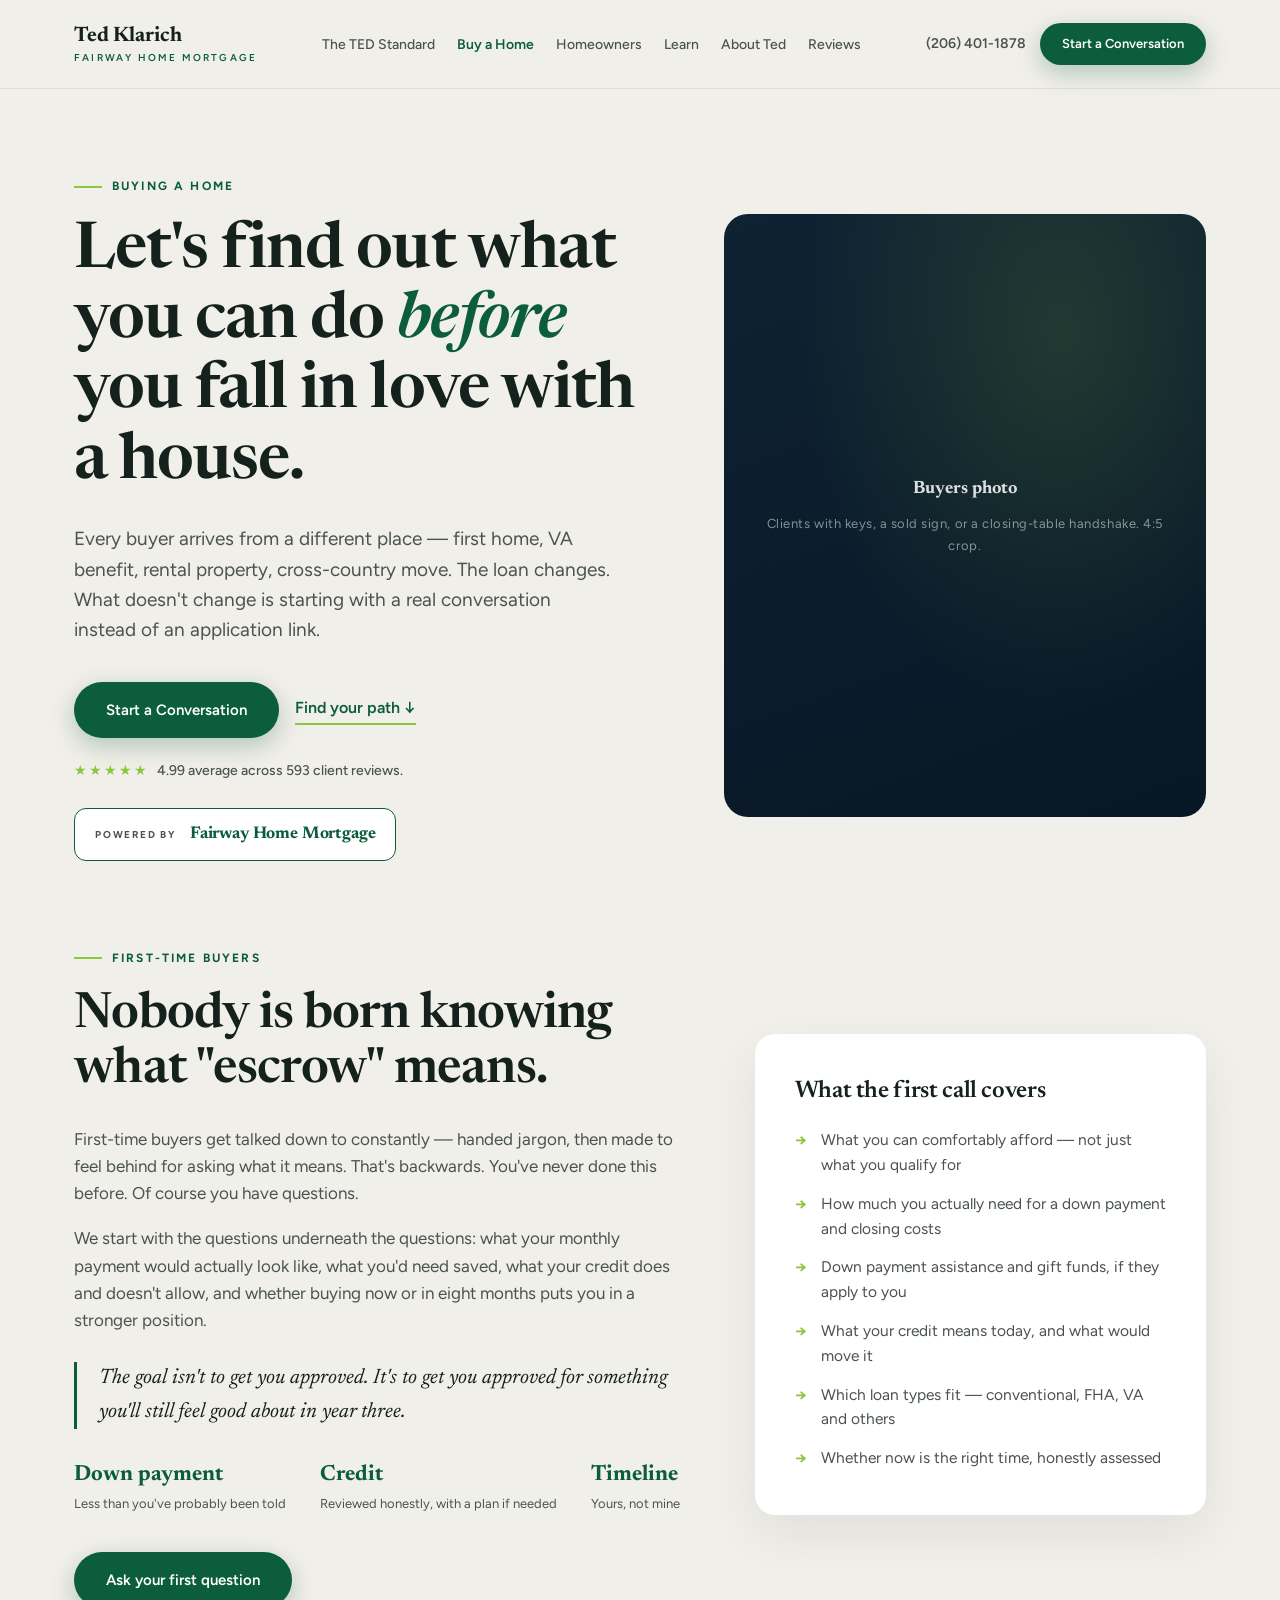
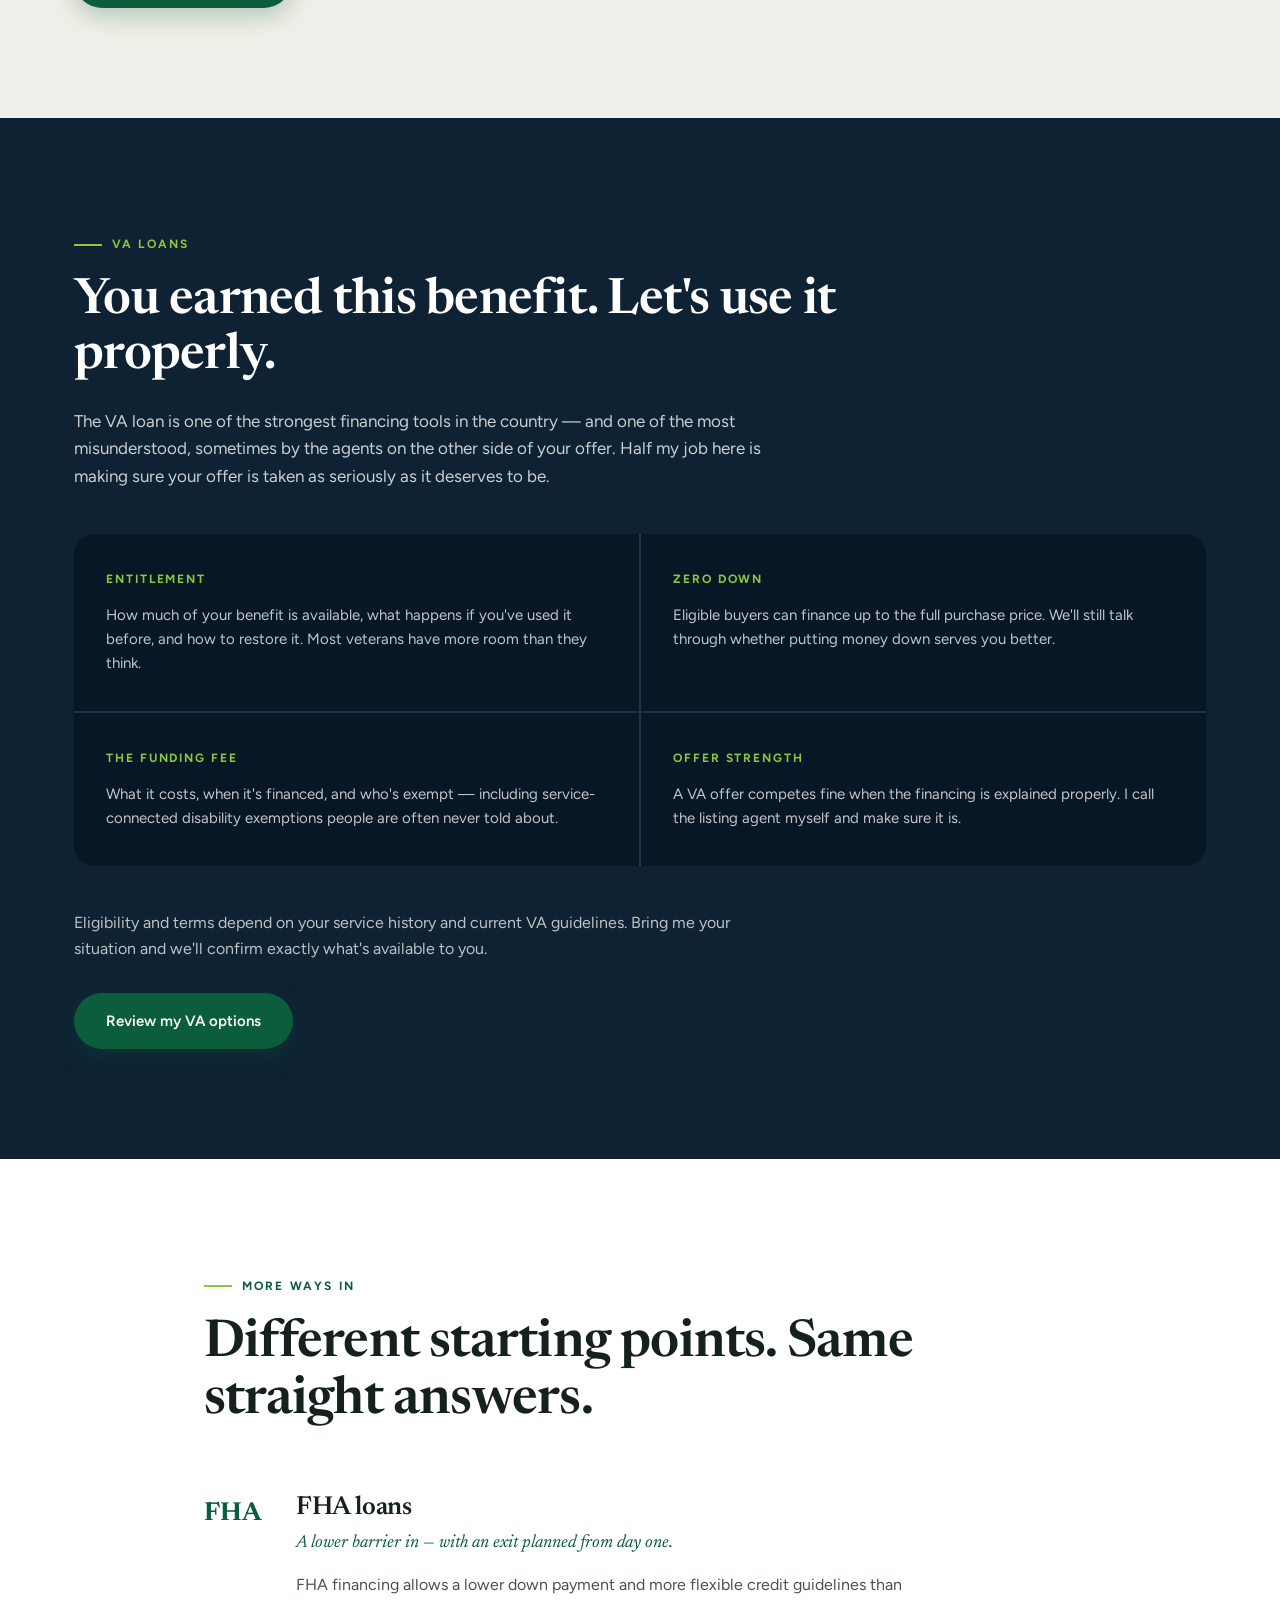
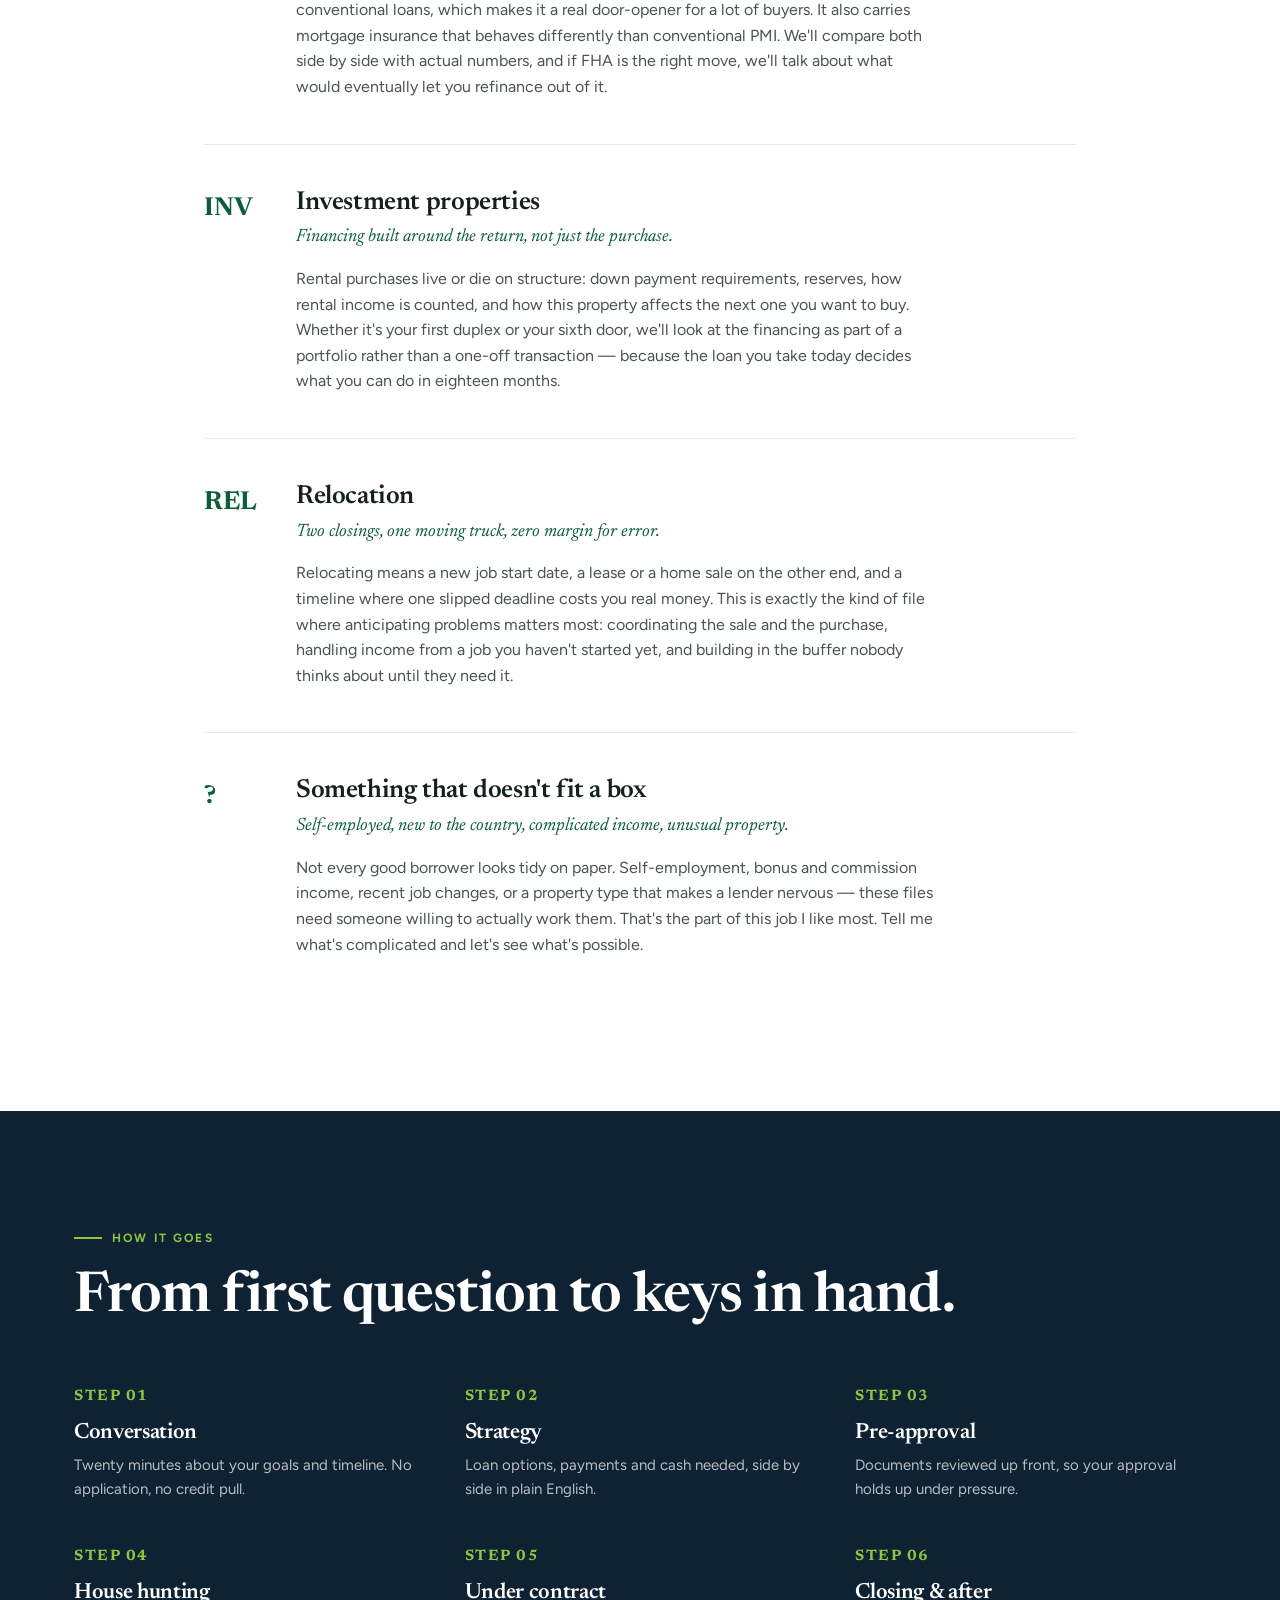
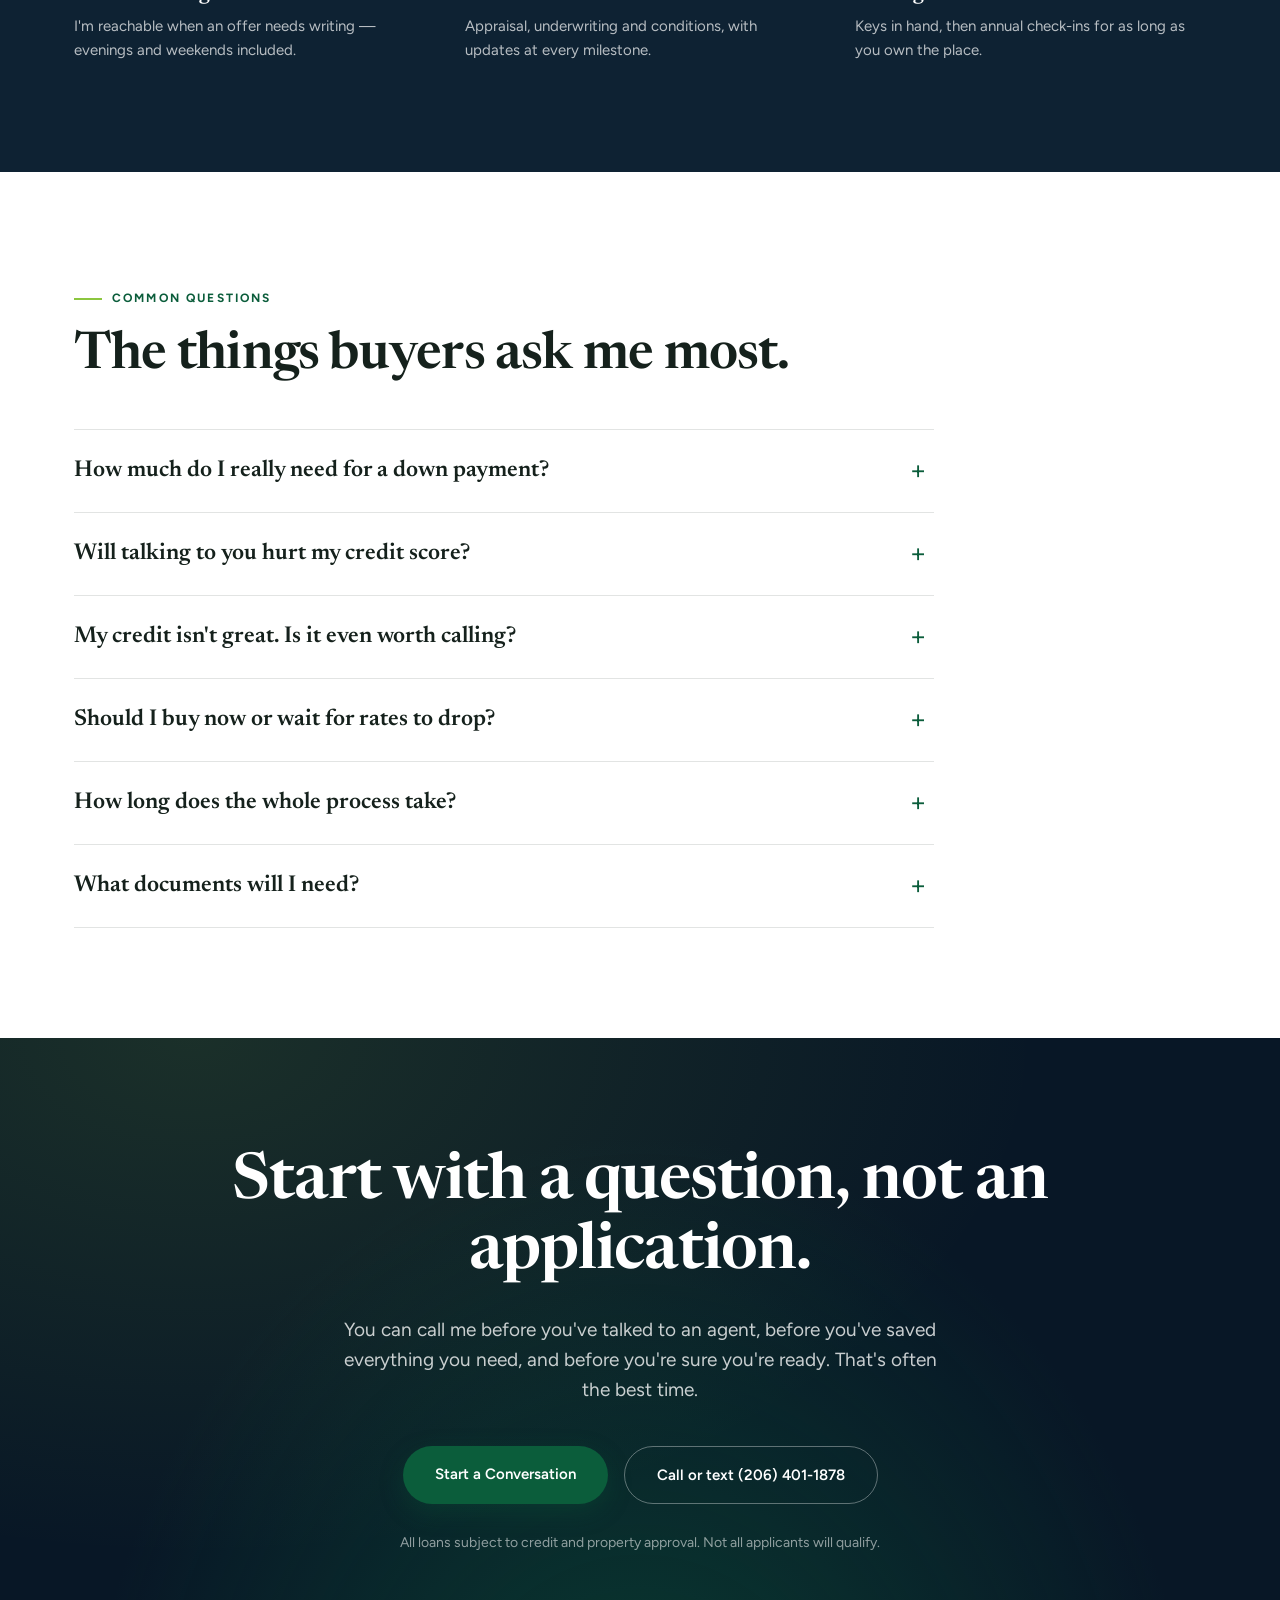
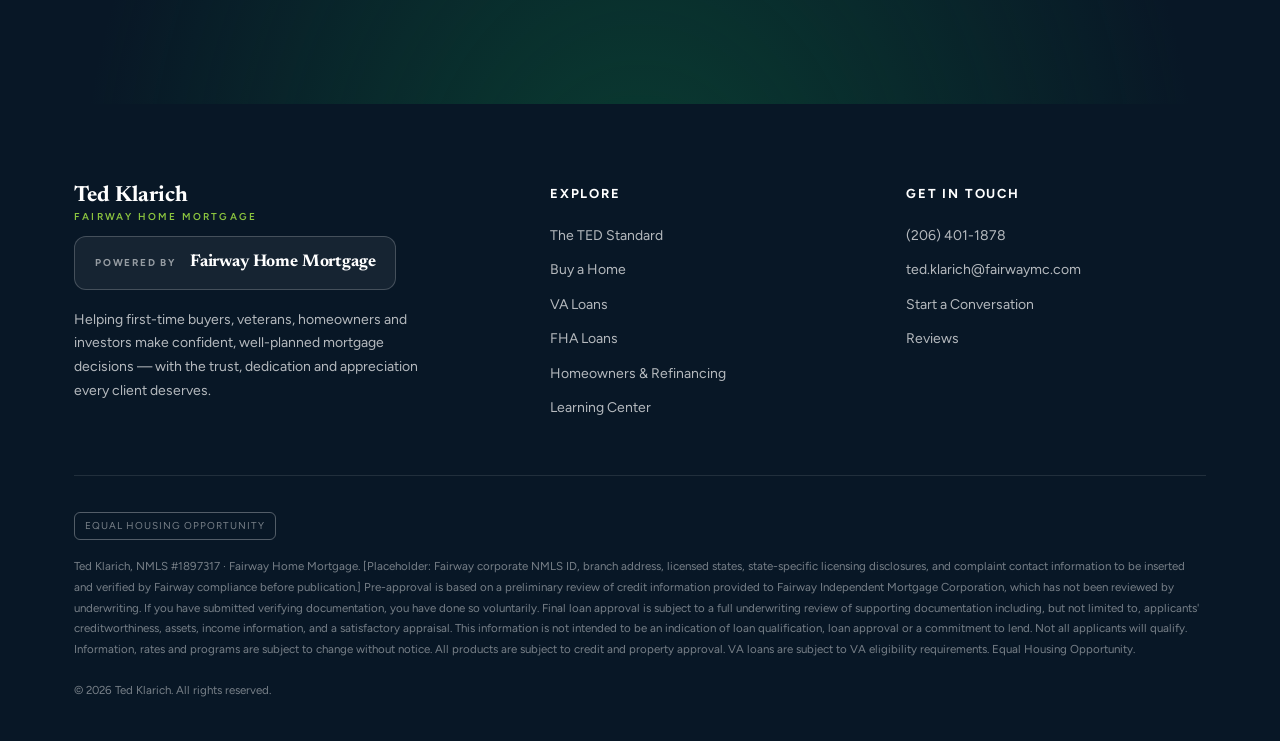
==== commit e2d822aa: "Fill in Ted's real contact details, NMLS, and client reviews - Phone (206) 401-1878 and email ted.kl" ====
--- a/buyers.html
+++ b/buyers.html
@@ -27,7 +27,7 @@
       <li><a href="index.html#reviews">Reviews</a></li>
     </ul>
     <div class="nav-cta">
-      <a class="phone" href="tel:+12065100744">(206) 510-0744</a>
+      <a class="phone" href="tel:+12064011878">(206) 401-1878</a>
       <a class="btn btn-primary" href="index.html#contact">Start a Conversation</a>
     </div>
     <button class="menu-toggle" aria-label="Open menu" aria-expanded="false">&#9776;</button>
@@ -39,7 +39,7 @@
   <a href="homeowners.html">Homeowners</a>
   <a href="index.html#learn">Learn</a>
   <a href="index.html#about">About Ted</a>
-  <a href="tel:+12065100744">Call or text (206) 510-0744</a>
+  <a href="tel:+12064011878">Call or text (206) 401-1878</a>
   <a href="index.html#contact" style="color:var(--evergreen)">Start a Conversation &rarr;</a>
 </div>
 
@@ -55,6 +55,7 @@
         <a class="btn btn-primary" href="index.html#contact">Start a Conversation</a>
         <a class="textlink" href="#first-time">Find your path &darr;</a>
       </div>
+      <p class="rating-line"><span class="stars">&#9733;&#9733;&#9733;&#9733;&#9733;</span>4.99 average across 593 client reviews.</p>
       <div class="fairway-badge"><span class="pb">Powered by</span><span class="fw">Fairway Home Mortgage</span></div>
     </div>
     <div class="hero-photo">
@@ -195,7 +196,7 @@
     <p>You can call me before you've talked to an agent, before you've saved everything you need, and before you're sure you're ready. That's often the best time.</p>
     <div class="final-ctas">
       <a class="btn btn-primary" href="index.html#contact">Start a Conversation</a>
-      <a class="btn btn-outline on-dark" href="tel:+12065100744">Call or text (206) 510-0744</a>
+      <a class="btn btn-outline on-dark" href="tel:+12064011878">Call or text (206) 401-1878</a>
     </div>
     <p class="small">All loans subject to credit and property approval. Not all applicants will qualify.</p>
   </div>
@@ -225,7 +226,7 @@
       <div>
         <h4>Get in touch</h4>
         <ul>
-          <li><a href="tel:+12065100744">(206) 510-0744</a></li>
+          <li><a href="tel:+12064011878">(206) 401-1878</a></li>
           <li><a href="mailto:ted.klarich@fairwaymc.com">ted.klarich@fairwaymc.com</a></li>
           <li><a href="index.html#contact">Start a Conversation</a></li>
           <li><a href="index.html#reviews">Reviews</a></li>
@@ -234,7 +235,7 @@
     </div>
     <div class="foot-legal">
       <span class="eho">EQUAL HOUSING OPPORTUNITY</span><br>
-      Ted Klarich, NMLS #[ID] &middot; Fairway Home Mortgage. [Placeholder: Fairway corporate NMLS ID, branch address, licensed states, state-specific licensing disclosures, and complaint contact information to be inserted and verified by Fairway compliance before publication.] Pre-approval is based on a preliminary review of credit information provided to Fairway Independent Mortgage Corporation, which has not been reviewed by underwriting. If you have submitted verifying documentation, you have done so voluntarily. Final loan approval is subject to a full underwriting review of supporting documentation including, but not limited to, applicants' creditworthiness, assets, income information, and a satisfactory appraisal. This information is not intended to be an indication of loan qualification, loan approval or a commitment to lend. Not all applicants will qualify. Information, rates and programs are subject to change without notice. All products are subject to credit and property approval. VA loans are subject to VA eligibility requirements. Equal Housing Opportunity.
+      Ted Klarich, NMLS #1897317 &middot; Fairway Home Mortgage. [Placeholder: Fairway corporate NMLS ID, branch address, licensed states, state-specific licensing disclosures, and complaint contact information to be inserted and verified by Fairway compliance before publication.] Pre-approval is based on a preliminary review of credit information provided to Fairway Independent Mortgage Corporation, which has not been reviewed by underwriting. If you have submitted verifying documentation, you have done so voluntarily. Final loan approval is subject to a full underwriting review of supporting documentation including, but not limited to, applicants' creditworthiness, assets, income information, and a satisfactory appraisal. This information is not intended to be an indication of loan qualification, loan approval or a commitment to lend. Not all applicants will qualify. Information, rates and programs are subject to change without notice. All products are subject to credit and property approval. VA loans are subject to VA eligibility requirements. Equal Housing Opportunity.
       <br><br>&copy; <span data-year>2026</span> Ted Klarich. All rights reserved.
     </div>
   </div>
--- a/assets/styles.css
+++ b/assets/styles.css
@@ -38,6 +38,9 @@
 @media(max-width:600px){[id]{scroll-margin-top:90px}}
 
 h1,h2,h3{font-family:var(--display);line-height:1.1;font-weight:600;letter-spacing:-.015em}
+h1 .accent,h2 .accent,h3 .accent{color:var(--evergreen)}
+.rating-line{font-size:14px;color:var(--slate);margin-top:22px;font-weight:500}
+.rating-line .stars{color:var(--bright);letter-spacing:2px;margin-right:8px}
 
 /* ---------- Shared bits ---------- */
 .eyebrow{font-size:12px;letter-spacing:.18em;text-transform:uppercase;font-weight:700;color:var(--evergreen);display:inline-flex;align-items:center;gap:10px;margin-bottom:20px}
@@ -282,7 +285,12 @@
 .rev-summary{background:var(--ivory);border-radius:22px;padding:48px;display:flex;flex-direction:column;gap:22px;max-width:820px}
 .rev-summary p{font-size:17px;color:var(--ink);line-height:1.7}
 .rev-summary .btn{align-self:flex-start}
-@media(max-width:820px){.rev-grid{grid-template-columns:1fr}}
+.rev-grid--two{grid-template-columns:repeat(2,1fr)}
+.rev-score{display:flex;align-items:center;gap:20px;flex-wrap:wrap}
+.big-score{font-family:var(--display);font-size:56px;font-weight:700;color:var(--evergreen);line-height:1}
+.score-lbl{font-size:14px;font-weight:600;color:var(--slate);line-height:1.6}
+.score-lbl .stars{display:block;color:var(--bright);letter-spacing:3px;font-size:16px;margin-bottom:4px}
+@media(max-width:820px){.rev-grid,.rev-grid--two{grid-template-columns:1fr}}
 @media(max-width:600px){.rev-summary{padding:32px 24px}}
 
 /* ---------- AFTER CLOSING ---------- */
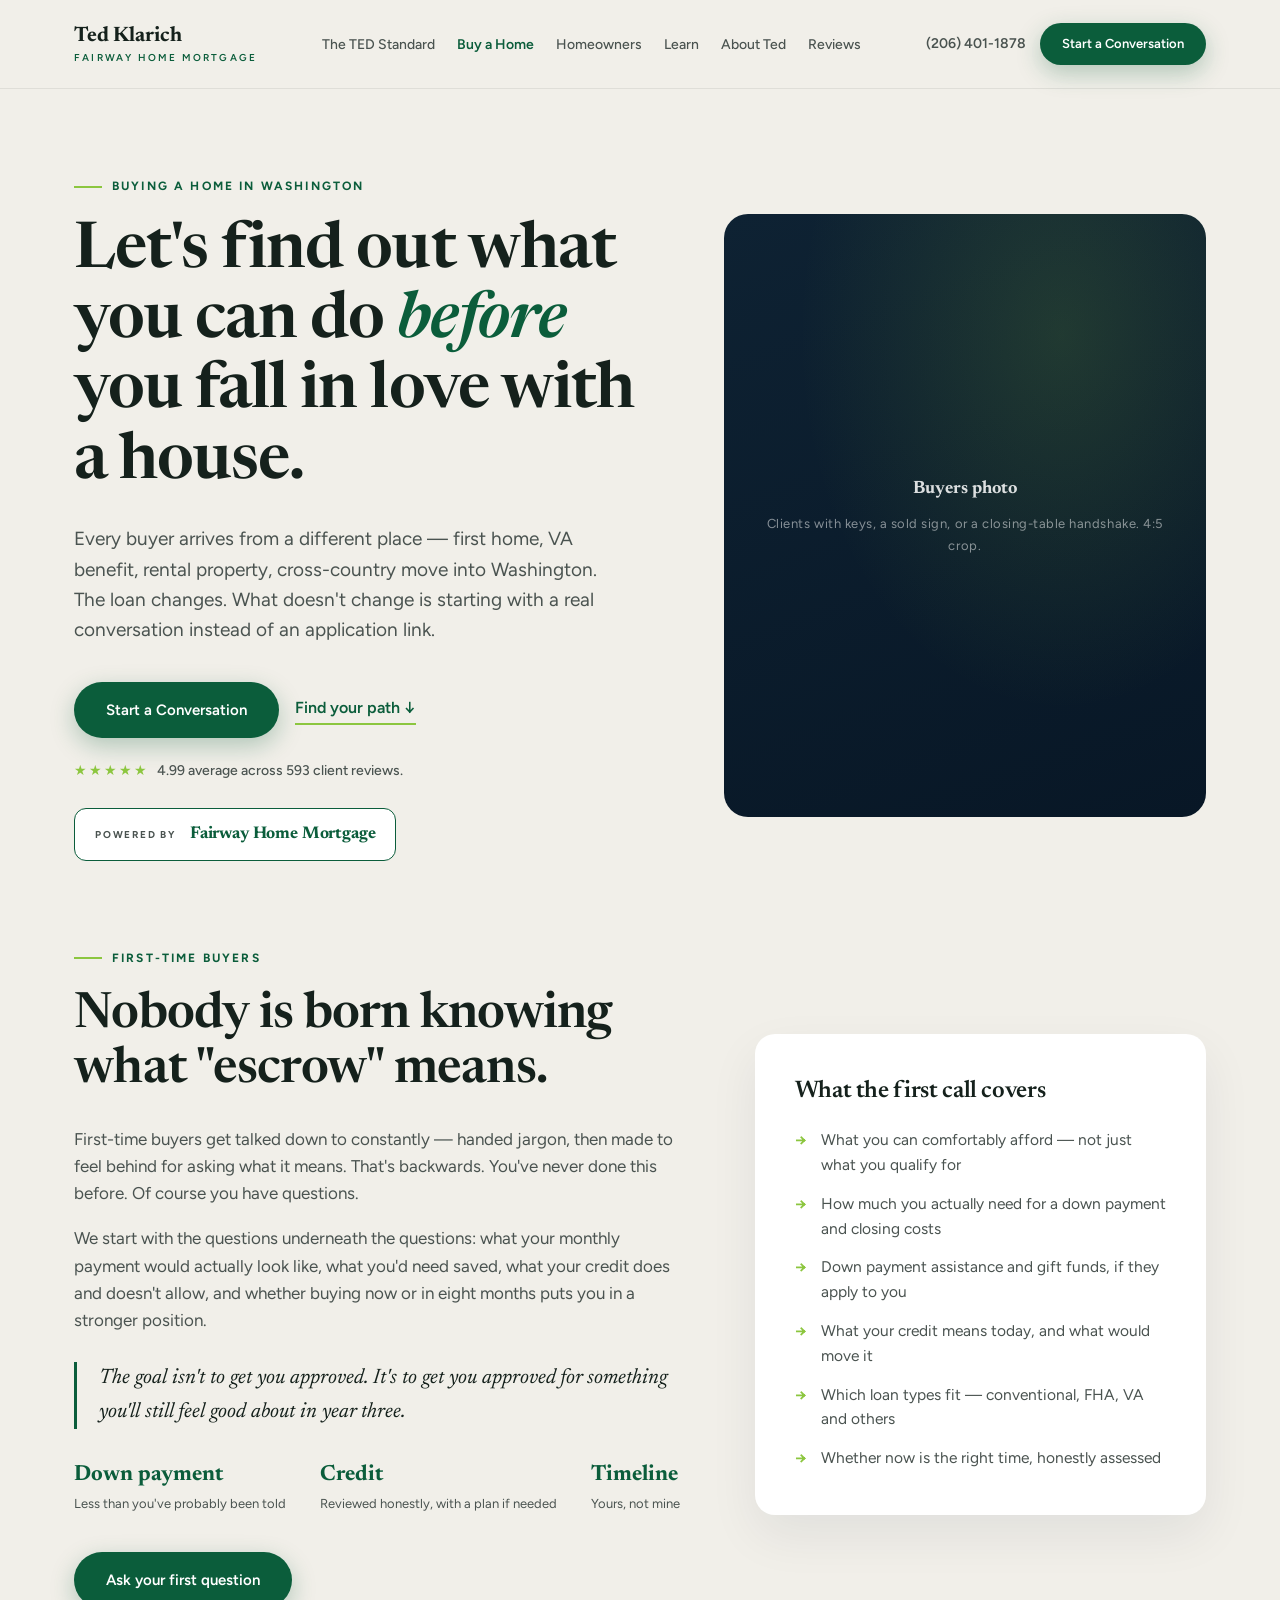
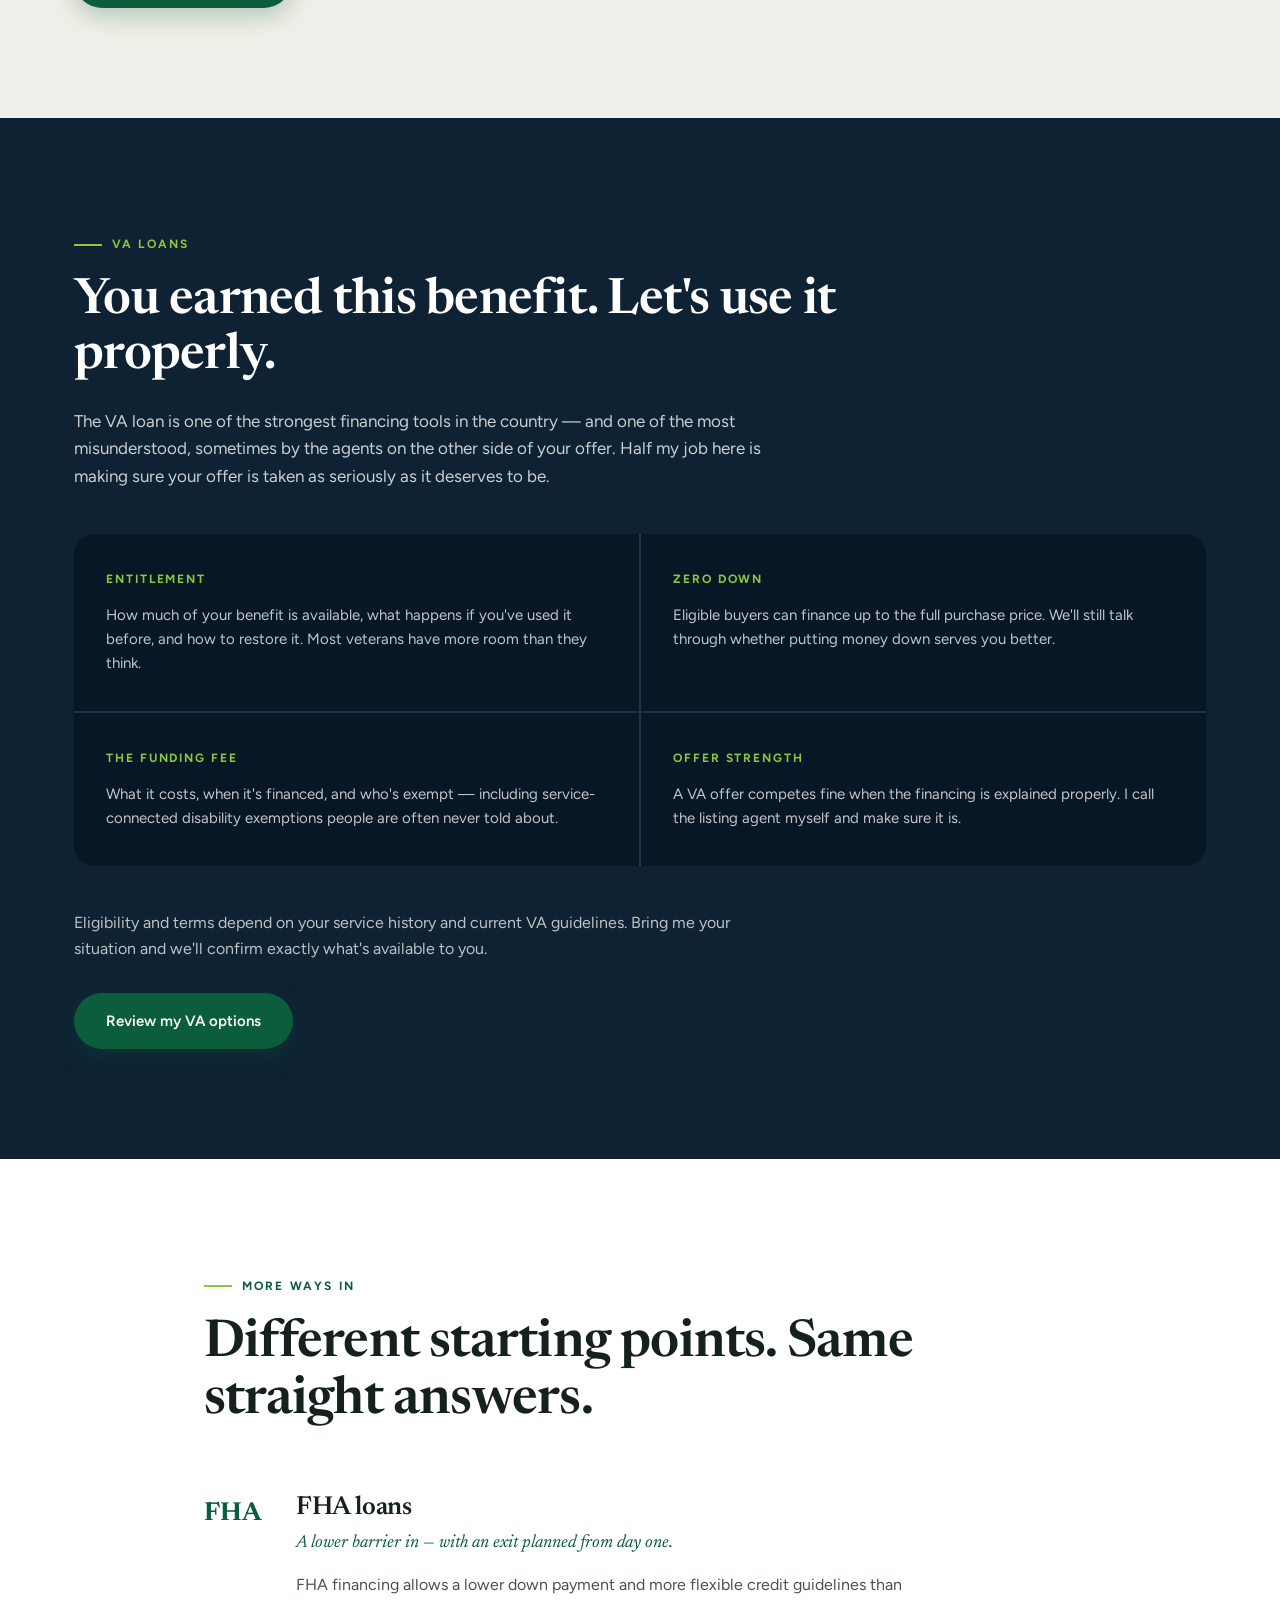
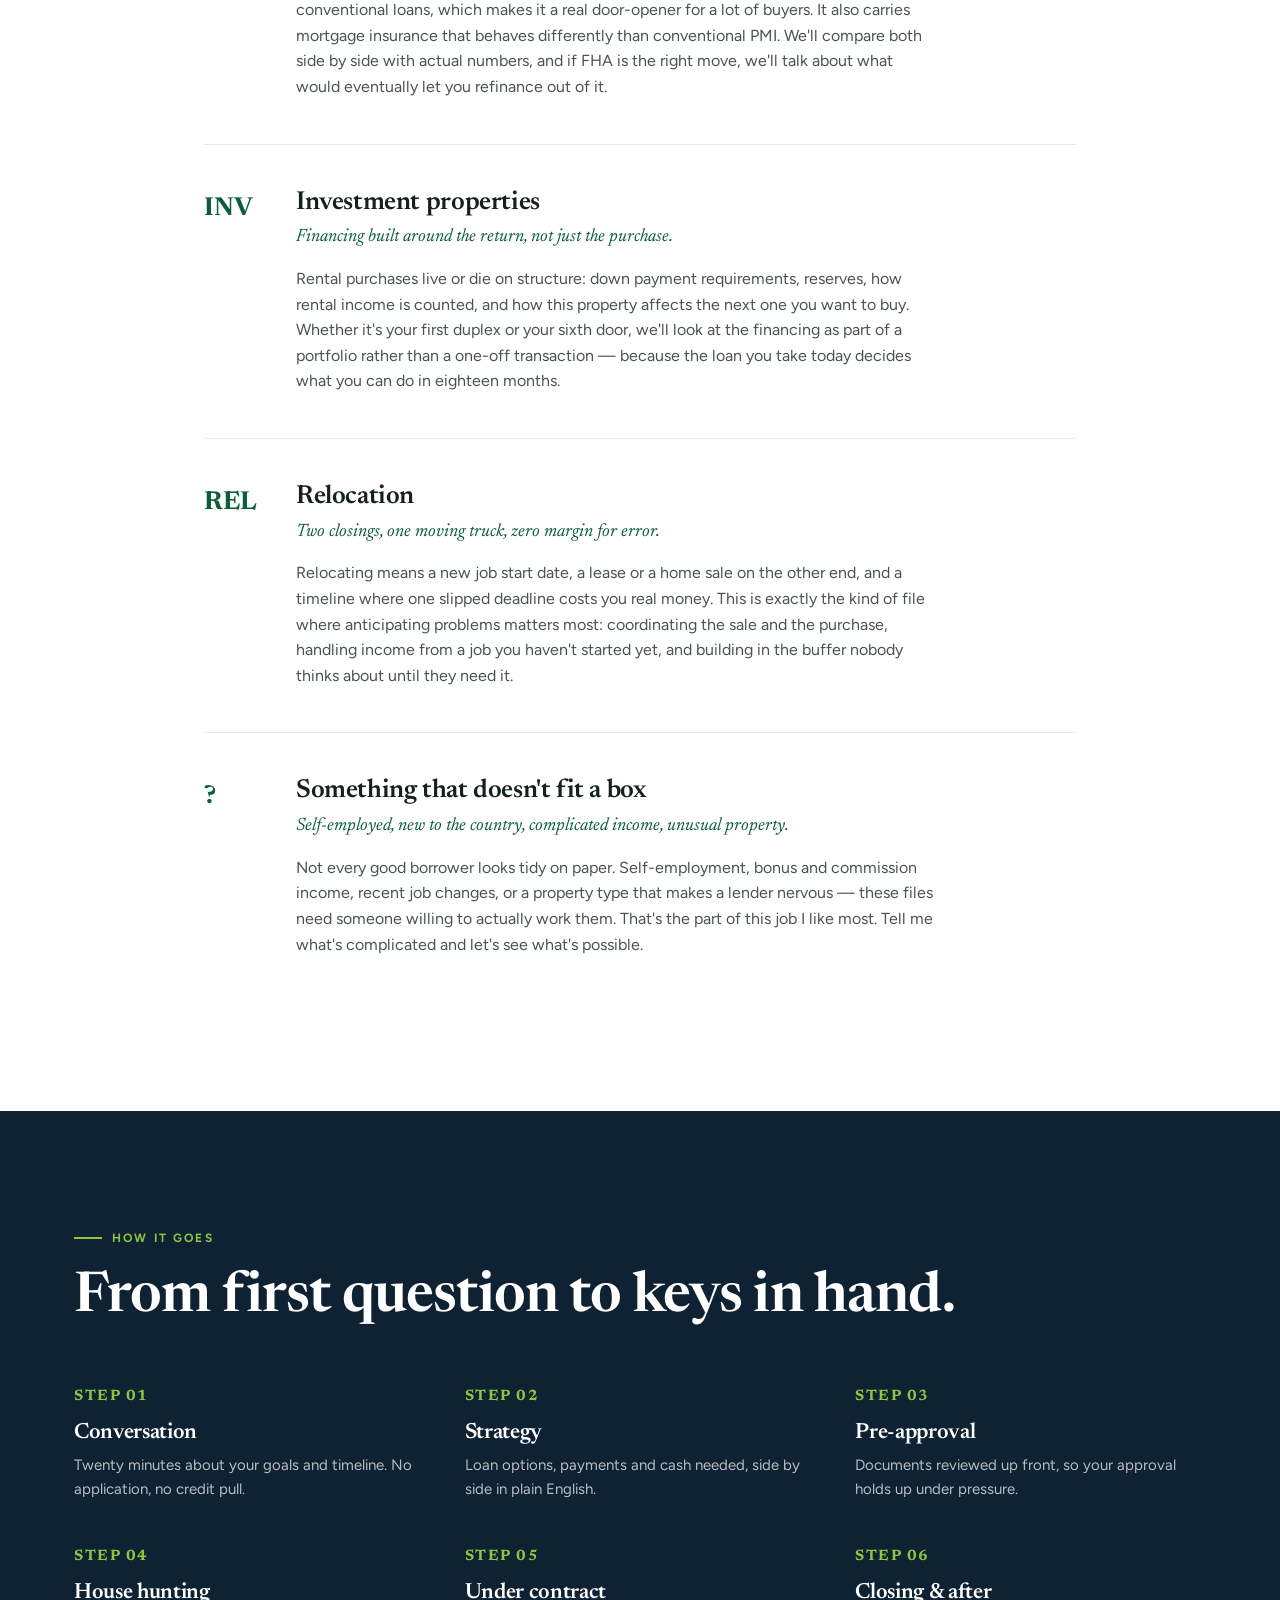
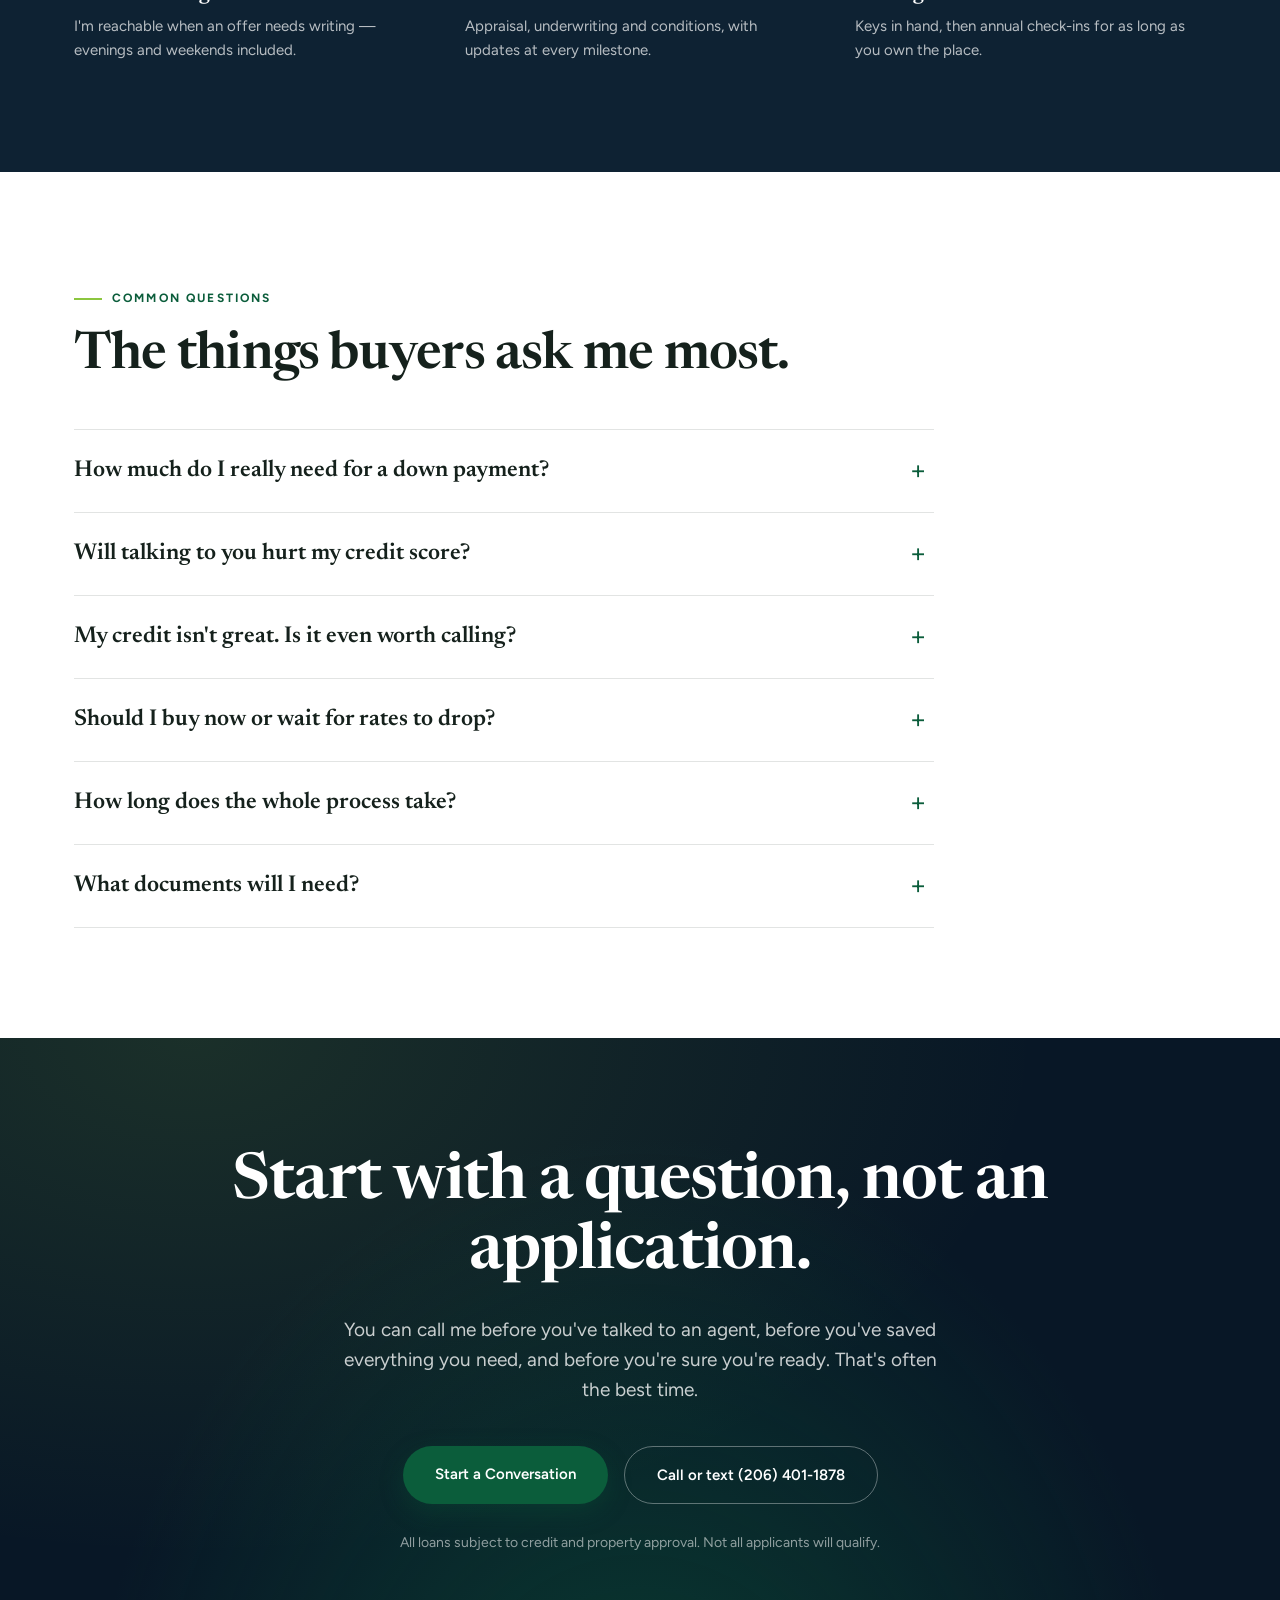
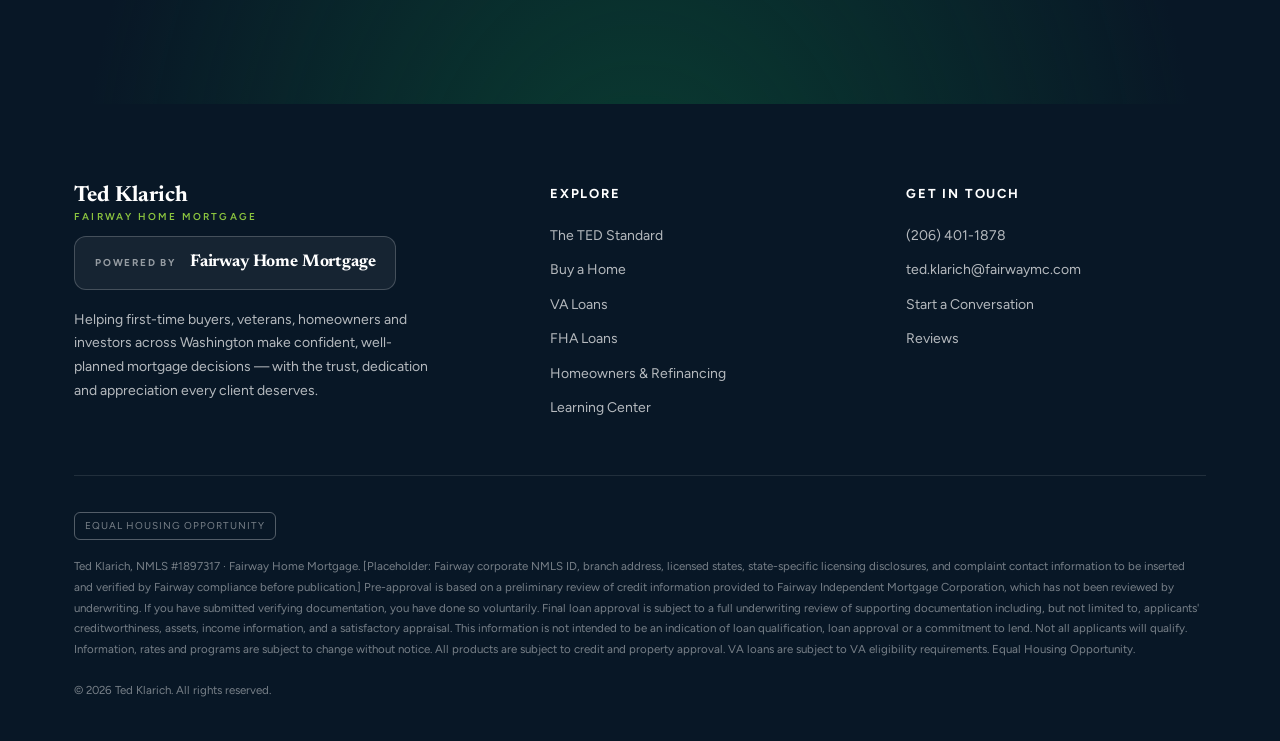
==== commit 0145d612: "Name Washington as the primary market; add photo drop-in guide - Page titles, meta descriptions and " ====
--- a/buyers.html
+++ b/buyers.html
@@ -3,8 +3,8 @@
 <head>
 <meta charset="UTF-8">
 <meta name="viewport" content="width=device-width, initial-scale=1.0">
-<title>Buying a Home — First-Time, VA, FHA, Investment &amp; Relocation | Ted Klarich, Fairway Home Mortgage</title>
-<meta name="description" content="Whether it's your first home, your VA benefit, an FHA purchase, a rental property or a relocation — Ted Klarich walks you through the options in plain English before you ever fill out an application.">
+<title>Buying a Home in Washington — First-Time, VA, FHA, Investment &amp; Relocation | Ted Klarich</title>
+<meta name="description" content="Buying in Washington — whether it's your first home, your VA benefit, an FHA purchase, a rental property or a relocation, Ted Klarich walks you through the options in plain English before you ever fill out an application.">
 <link rel="icon" href="data:image/svg+xml,<svg xmlns='http://www.w3.org/2000/svg' viewBox='0 0 64 64'><rect width='64' height='64' rx='14' fill='%230B5D3B'/><text x='32' y='44' font-family='Georgia,serif' font-size='30' font-weight='700' fill='%238CC63F' text-anchor='middle'>TK</text></svg>">
 <link rel="preconnect" href="https://fonts.googleapis.com">
 <link rel="preconnect" href="https://fonts.gstatic.com" crossorigin>
@@ -48,9 +48,9 @@
 <header class="hero page-hero">
   <div class="wrap hero-grid">
     <div>
-      <div class="eyebrow">Buying a home</div>
+      <div class="eyebrow">Buying a home in Washington</div>
       <h1 style="font-size:clamp(38px,5.2vw,64px)">Let's find out what you can do <em>before</em> you fall in love with a house.</h1>
-      <p class="lead">Every buyer arrives from a different place &mdash; first home, VA benefit, rental property, cross-country move. The loan changes. What doesn't change is starting with a real conversation instead of an application link.</p>
+      <p class="lead">Every buyer arrives from a different place &mdash; first home, VA benefit, rental property, cross-country move into Washington. The loan changes. What doesn't change is starting with a real conversation instead of an application link.</p>
       <div class="hero-ctas">
         <a class="btn btn-primary" href="index.html#contact">Start a Conversation</a>
         <a class="textlink" href="#first-time">Find your path &darr;</a>
@@ -210,7 +210,7 @@
       <div class="foot-brand">
         <div class="logo">Ted Klarich<span>Fairway Home Mortgage</span></div>
         <div class="fairway-badge"><span class="pb">Powered by</span><span class="fw">Fairway Home Mortgage</span></div>
-        <p>Helping first-time buyers, veterans, homeowners and investors make confident, well-planned mortgage decisions &mdash; with the trust, dedication and appreciation every client deserves.</p>
+        <p>Helping first-time buyers, veterans, homeowners and investors across Washington make confident, well-planned mortgage decisions &mdash; with the trust, dedication and appreciation every client deserves.</p>
       </div>
       <div>
         <h4>Explore</h4>
